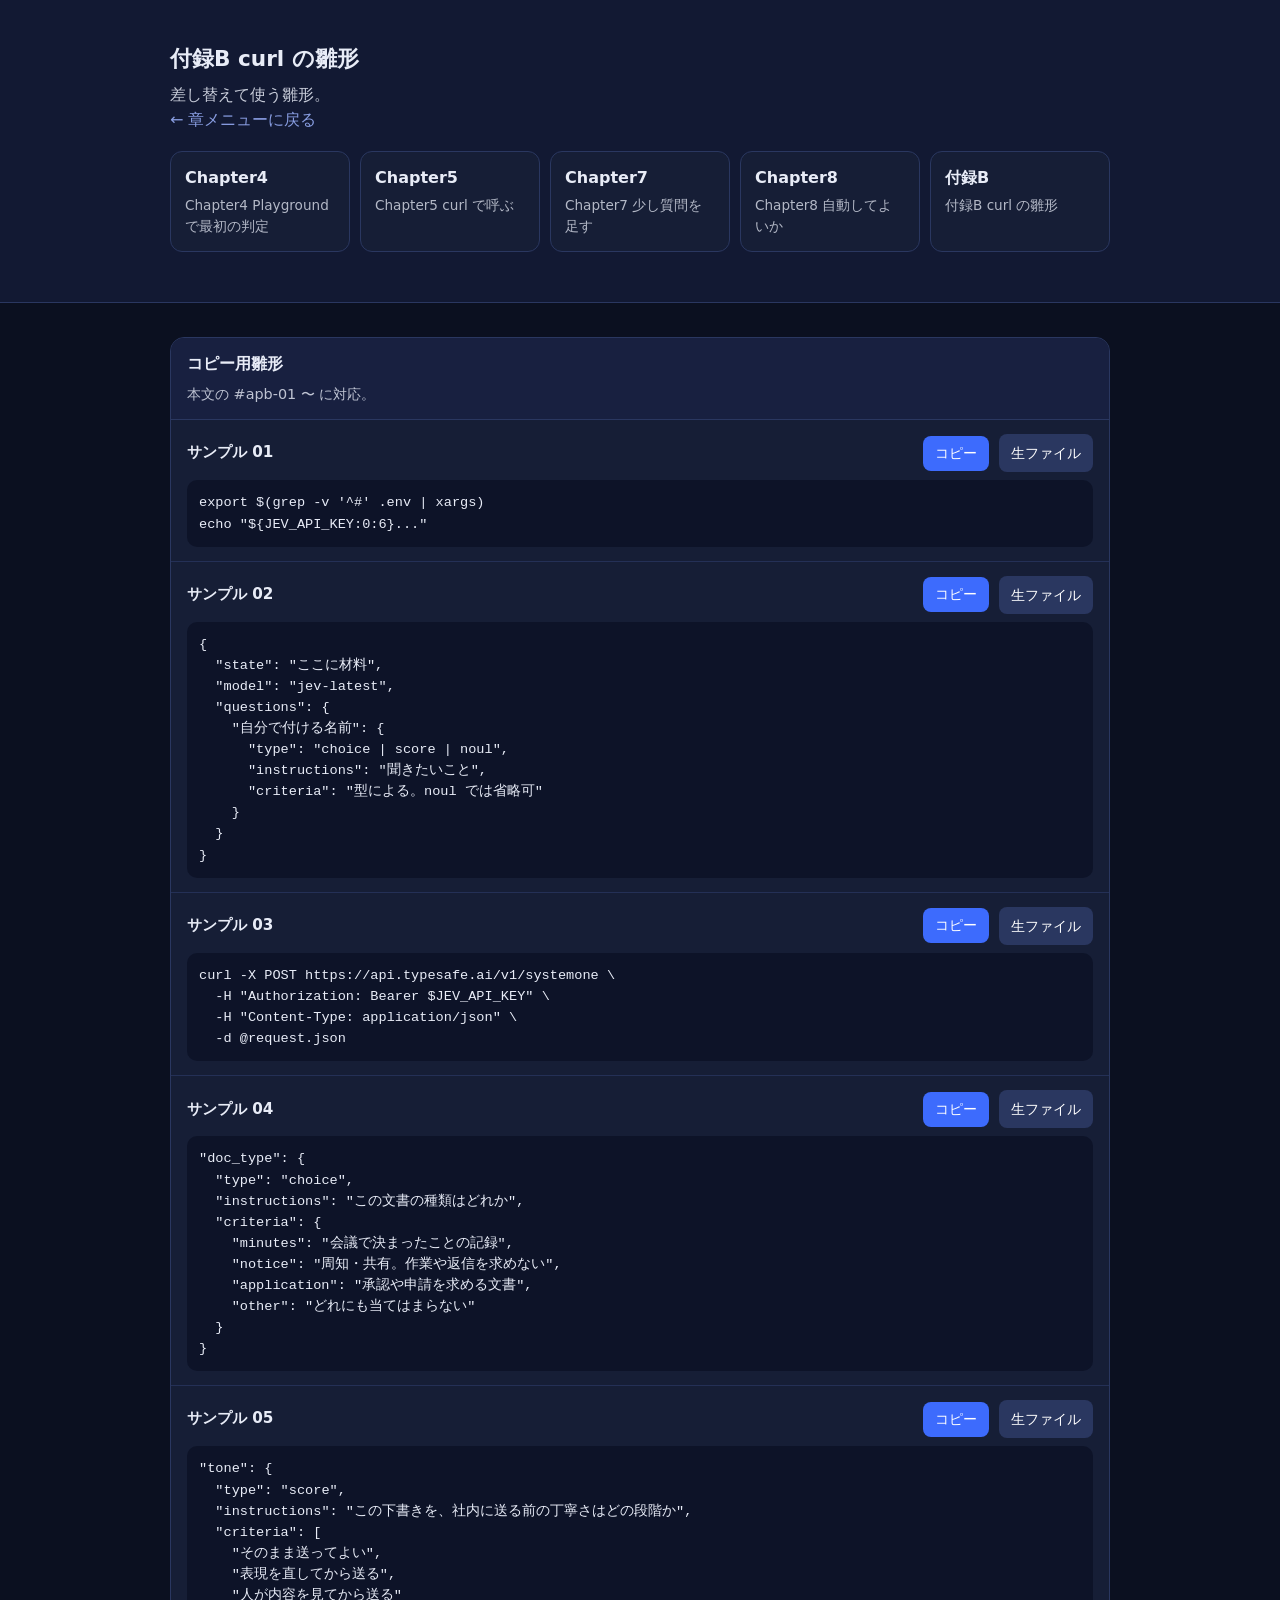
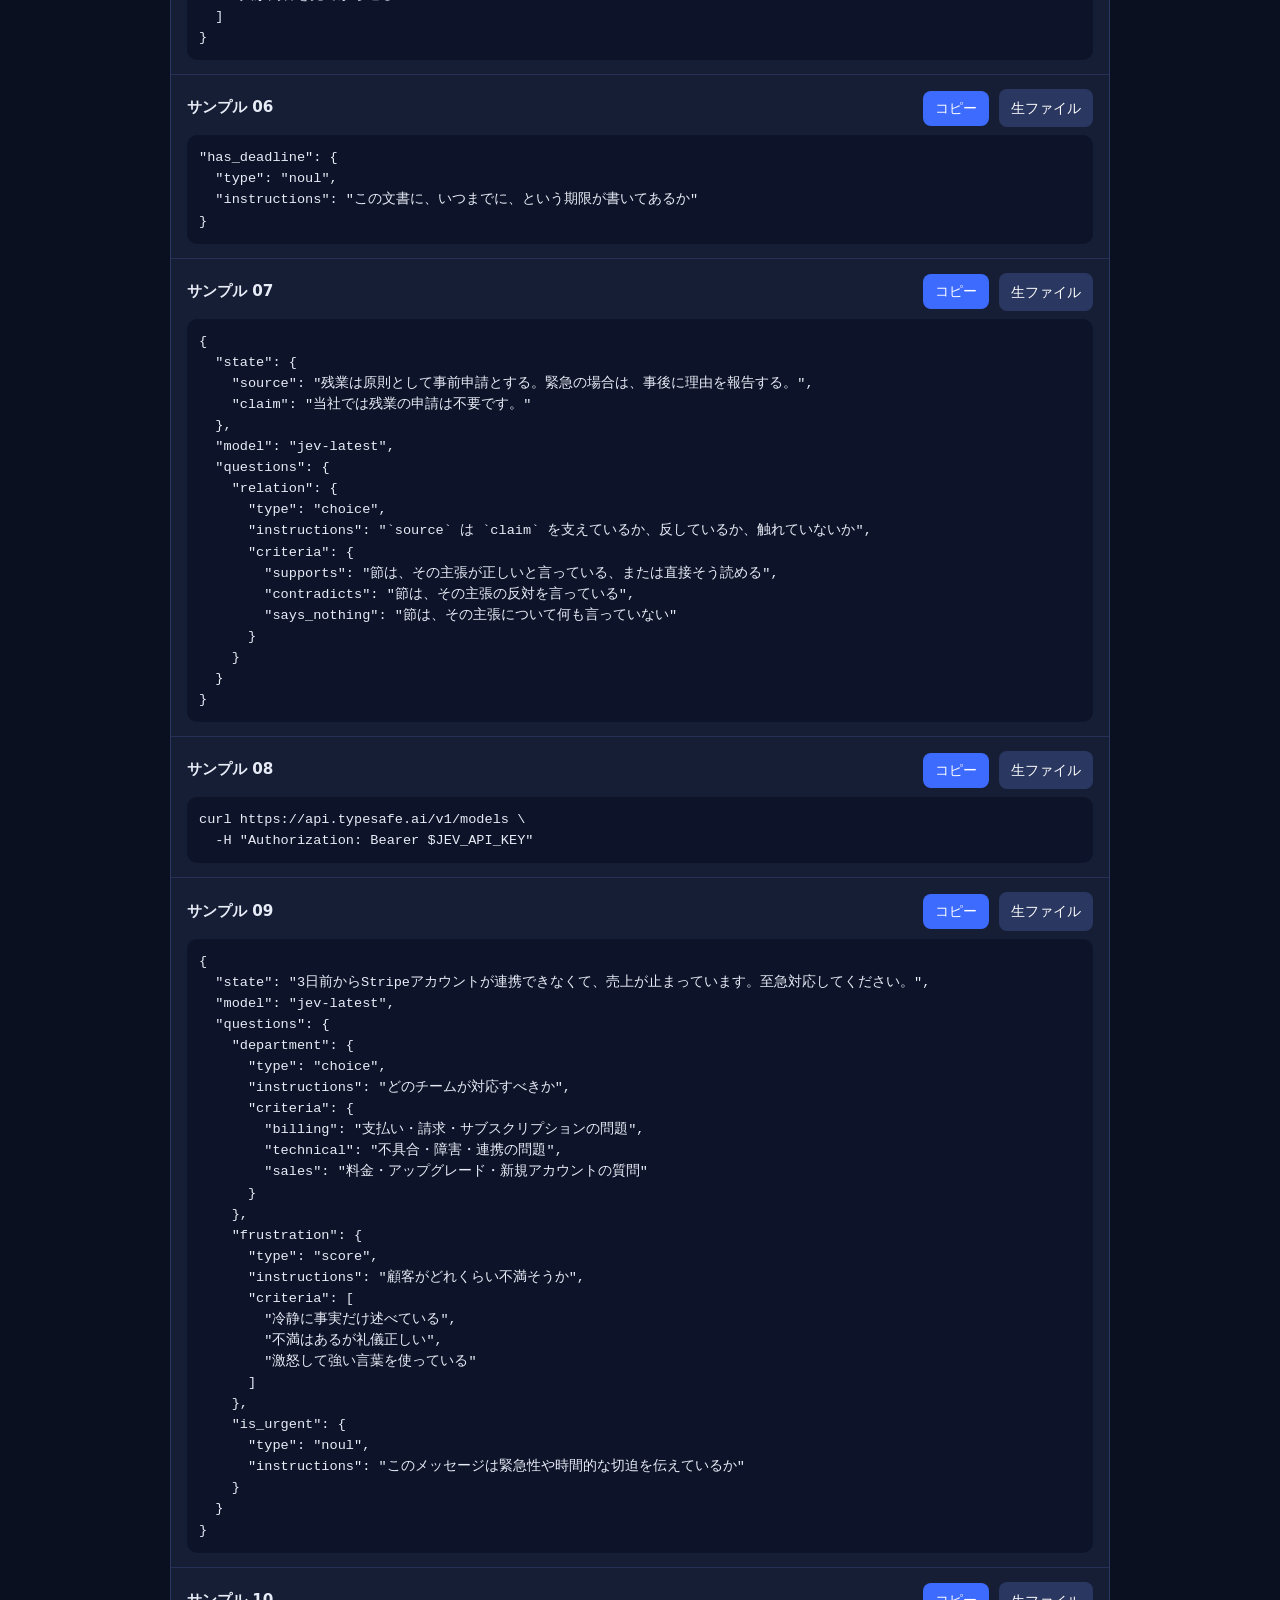
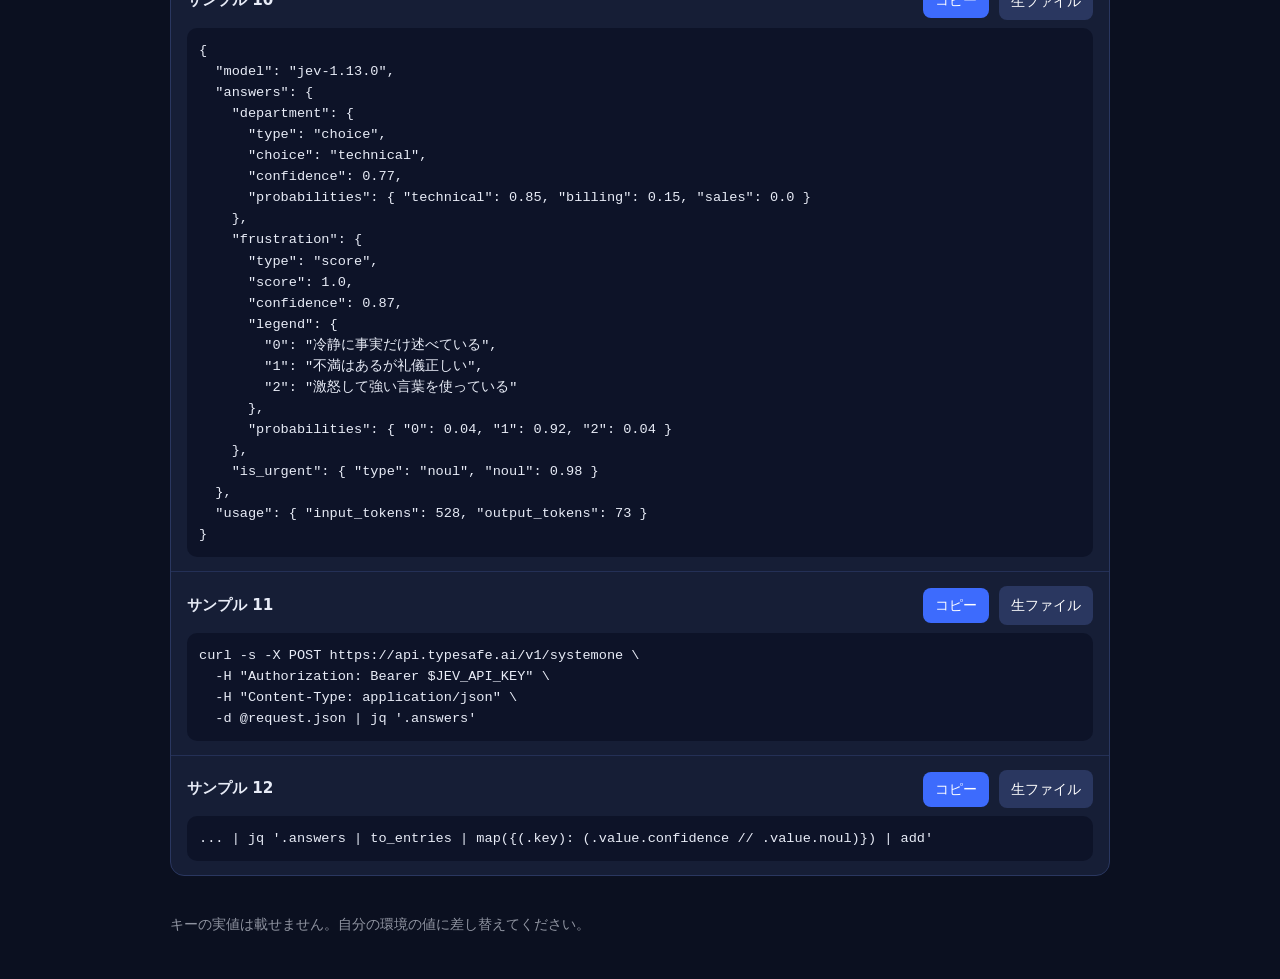
==== apb.html @ 50469947 "Restructure Pages as chapter menus with book-like steps" ====
<!DOCTYPE html>
<html lang="ja"><head><meta charset="utf-8"/><meta name="viewport" content="width=device-width, initial-scale=1"/>
<title>付録B curl の雛形 — コピー用</title><style>
:root{--bg:#0b1020;--panel:#121933;--card:#161e36;--line:#2a3760;--text:#e8ecf7;--muted:#9db4ff;--accent:#3d6bfd;--ok:#22c55e}
*{box-sizing:border-box}
body{margin:0;font-family:ui-sans-serif,system-ui,sans-serif;background:var(--bg);color:var(--text);line-height:1.55}
a{color:var(--muted);text-decoration:none}
a:hover{text-decoration:underline}
.wrap{max-width:980px;margin:0 auto;padding:20px}
header.site{background:var(--panel);border-bottom:1px solid var(--line);padding:22px 20px}
header.site h1{margin:0 0 8px;font-size:1.35rem}
header.site p{margin:0;opacity:.85}
.menu{display:grid;grid-template-columns:repeat(auto-fit,minmax(180px,1fr));gap:10px;margin:18px 0 8px}
.menu a{display:block;background:var(--card);border:1px solid var(--line);border-radius:12px;padding:14px;color:var(--text)}
.menu a strong{display:block;margin-bottom:4px}
.menu a span{display:block;font-size:.85rem;opacity:.75}
.chapter{margin:28px 0;padding-top:8px;border-top:1px solid var(--line)}
.chapter h2{margin:0 0 6px;font-size:1.2rem}
.chapter .blurb{opacity:.8;margin:0 0 14px}
.step{background:var(--card);border:1px solid var(--line);border-radius:14px;margin:14px 0;overflow:hidden}
.step>header{padding:14px 16px;border-bottom:1px solid var(--line);background:#182040}
.step>header h3{margin:0 0 6px;font-size:1rem}
.step>header p{margin:0;font-size:.9rem;opacity:.8}
.item{padding:14px 16px;border-top:1px solid #243056}
.item:first-of-type{border-top:0}
.item .row{display:flex;gap:10px;align-items:center;flex-wrap:wrap;margin-bottom:8px}
.item .row h4{flex:1;margin:0;font-size:.95rem;min-width:160px}
.item .note{font-size:.85rem;opacity:.75;margin:0 0 8px}
button, .raw{background:var(--accent);color:#fff;border:0;border-radius:8px;padding:8px 12px;font-size:.9rem;cursor:pointer}
.raw{background:#2a3760;display:inline-block}
pre{margin:0;padding:12px;background:#0d1328;border-radius:10px;overflow:auto;font-size:.85rem;white-space:pre-wrap}
.toast{position:fixed;right:16px;bottom:16px;background:var(--ok);color:#052e16;padding:10px 14px;border-radius:8px;display:none;z-index:9}
footer{opacity:.6;font-size:.85rem;padding:24px 0}
</style></head><body>
<header class="site"><div class="wrap">
  <h1>付録B curl の雛形</h1>
  <p>差し替えて使う雛形。</p>
  <p><a href="index.html">← 章メニューに戻る</a></p>
  <div class="menu"><a href="ch04.html"><strong>Chapter4</strong><span>Chapter4 Playground で最初の判定</span></a><a href="ch05.html"><strong>Chapter5</strong><span>Chapter5 curl で呼ぶ</span></a><a href="ch07.html"><strong>Chapter7</strong><span>Chapter7 少し質問を足す</span></a><a href="ch08.html"><strong>Chapter8</strong><span>Chapter8 自動してよいか</span></a><a href="apb.html"><strong>付録B</strong><span>付録B curl の雛形</span></a></div>
</div></header>
<main class="wrap">
<section class="step">
  <header><h3>コピー用雛形</h3><p>本文の #apb-01 〜 に対応。</p></header>
  <div class="item" id="apb-01">
  <div class="row">
    <h4>サンプル 01</h4>
    <button type="button" data-copy="apb-01">コピー</button>
    <a class="raw" href="samples/appendix-b/01.sh">生ファイル</a>
  </div>
  
  <pre><code id="code-apb-01">export $(grep -v &#x27;^#&#x27; .env | xargs)
echo &quot;${JEV_API_KEY:0:6}...&quot;
</code></pre>
</div>
<div class="item" id="apb-02">
  <div class="row">
    <h4>サンプル 02</h4>
    <button type="button" data-copy="apb-02">コピー</button>
    <a class="raw" href="samples/appendix-b/02.json">生ファイル</a>
  </div>
  
  <pre><code id="code-apb-02">{
  &quot;state&quot;: &quot;ここに材料&quot;,
  &quot;model&quot;: &quot;jev-latest&quot;,
  &quot;questions&quot;: {
    &quot;自分で付ける名前&quot;: {
      &quot;type&quot;: &quot;choice | score | noul&quot;,
      &quot;instructions&quot;: &quot;聞きたいこと&quot;,
      &quot;criteria&quot;: &quot;型による。noul では省略可&quot;
    }
  }
}
</code></pre>
</div>
<div class="item" id="apb-03">
  <div class="row">
    <h4>サンプル 03</h4>
    <button type="button" data-copy="apb-03">コピー</button>
    <a class="raw" href="samples/appendix-b/03.sh">生ファイル</a>
  </div>
  
  <pre><code id="code-apb-03">curl -X POST https://api.typesafe.ai/v1/systemone \
  -H &quot;Authorization: Bearer $JEV_API_KEY&quot; \
  -H &quot;Content-Type: application/json&quot; \
  -d @request.json
</code></pre>
</div>
<div class="item" id="apb-04">
  <div class="row">
    <h4>サンプル 04</h4>
    <button type="button" data-copy="apb-04">コピー</button>
    <a class="raw" href="samples/appendix-b/04.json">生ファイル</a>
  </div>
  
  <pre><code id="code-apb-04">&quot;doc_type&quot;: {
  &quot;type&quot;: &quot;choice&quot;,
  &quot;instructions&quot;: &quot;この文書の種類はどれか&quot;,
  &quot;criteria&quot;: {
    &quot;minutes&quot;: &quot;会議で決まったことの記録&quot;,
    &quot;notice&quot;: &quot;周知・共有。作業や返信を求めない&quot;,
    &quot;application&quot;: &quot;承認や申請を求める文書&quot;,
    &quot;other&quot;: &quot;どれにも当てはまらない&quot;
  }
}
</code></pre>
</div>
<div class="item" id="apb-05">
  <div class="row">
    <h4>サンプル 05</h4>
    <button type="button" data-copy="apb-05">コピー</button>
    <a class="raw" href="samples/appendix-b/05.json">生ファイル</a>
  </div>
  
  <pre><code id="code-apb-05">&quot;tone&quot;: {
  &quot;type&quot;: &quot;score&quot;,
  &quot;instructions&quot;: &quot;この下書きを、社内に送る前の丁寧さはどの段階か&quot;,
  &quot;criteria&quot;: [
    &quot;そのまま送ってよい&quot;,
    &quot;表現を直してから送る&quot;,
    &quot;人が内容を見てから送る&quot;
  ]
}
</code></pre>
</div>
<div class="item" id="apb-06">
  <div class="row">
    <h4>サンプル 06</h4>
    <button type="button" data-copy="apb-06">コピー</button>
    <a class="raw" href="samples/appendix-b/06.json">生ファイル</a>
  </div>
  
  <pre><code id="code-apb-06">&quot;has_deadline&quot;: {
  &quot;type&quot;: &quot;noul&quot;,
  &quot;instructions&quot;: &quot;この文書に、いつまでに、という期限が書いてあるか&quot;
}
</code></pre>
</div>
<div class="item" id="apb-07">
  <div class="row">
    <h4>サンプル 07</h4>
    <button type="button" data-copy="apb-07">コピー</button>
    <a class="raw" href="samples/appendix-b/07.json">生ファイル</a>
  </div>
  
  <pre><code id="code-apb-07">{
  &quot;state&quot;: {
    &quot;source&quot;: &quot;残業は原則として事前申請とする。緊急の場合は、事後に理由を報告する。&quot;,
    &quot;claim&quot;: &quot;当社では残業の申請は不要です。&quot;
  },
  &quot;model&quot;: &quot;jev-latest&quot;,
  &quot;questions&quot;: {
    &quot;relation&quot;: {
      &quot;type&quot;: &quot;choice&quot;,
      &quot;instructions&quot;: &quot;`source` は `claim` を支えているか、反しているか、触れていないか&quot;,
      &quot;criteria&quot;: {
        &quot;supports&quot;: &quot;節は、その主張が正しいと言っている、または直接そう読める&quot;,
        &quot;contradicts&quot;: &quot;節は、その主張の反対を言っている&quot;,
        &quot;says_nothing&quot;: &quot;節は、その主張について何も言っていない&quot;
      }
    }
  }
}
</code></pre>
</div>
<div class="item" id="apb-08">
  <div class="row">
    <h4>サンプル 08</h4>
    <button type="button" data-copy="apb-08">コピー</button>
    <a class="raw" href="samples/appendix-b/08.sh">生ファイル</a>
  </div>
  
  <pre><code id="code-apb-08">curl https://api.typesafe.ai/v1/models \
  -H &quot;Authorization: Bearer $JEV_API_KEY&quot;
</code></pre>
</div>
<div class="item" id="apb-09">
  <div class="row">
    <h4>サンプル 09</h4>
    <button type="button" data-copy="apb-09">コピー</button>
    <a class="raw" href="samples/appendix-b/09.json">生ファイル</a>
  </div>
  
  <pre><code id="code-apb-09">{
  &quot;state&quot;: &quot;3日前からStripeアカウントが連携できなくて、売上が止まっています。至急対応してください。&quot;,
  &quot;model&quot;: &quot;jev-latest&quot;,
  &quot;questions&quot;: {
    &quot;department&quot;: {
      &quot;type&quot;: &quot;choice&quot;,
      &quot;instructions&quot;: &quot;どのチームが対応すべきか&quot;,
      &quot;criteria&quot;: {
        &quot;billing&quot;: &quot;支払い・請求・サブスクリプションの問題&quot;,
        &quot;technical&quot;: &quot;不具合・障害・連携の問題&quot;,
        &quot;sales&quot;: &quot;料金・アップグレード・新規アカウントの質問&quot;
      }
    },
    &quot;frustration&quot;: {
      &quot;type&quot;: &quot;score&quot;,
      &quot;instructions&quot;: &quot;顧客がどれくらい不満そうか&quot;,
      &quot;criteria&quot;: [
        &quot;冷静に事実だけ述べている&quot;,
        &quot;不満はあるが礼儀正しい&quot;,
        &quot;激怒して強い言葉を使っている&quot;
      ]
    },
    &quot;is_urgent&quot;: {
      &quot;type&quot;: &quot;noul&quot;,
      &quot;instructions&quot;: &quot;このメッセージは緊急性や時間的な切迫を伝えているか&quot;
    }
  }
}
</code></pre>
</div>
<div class="item" id="apb-10">
  <div class="row">
    <h4>サンプル 10</h4>
    <button type="button" data-copy="apb-10">コピー</button>
    <a class="raw" href="samples/appendix-b/10.json">生ファイル</a>
  </div>
  
  <pre><code id="code-apb-10">{
  &quot;model&quot;: &quot;jev-1.13.0&quot;,
  &quot;answers&quot;: {
    &quot;department&quot;: {
      &quot;type&quot;: &quot;choice&quot;,
      &quot;choice&quot;: &quot;technical&quot;,
      &quot;confidence&quot;: 0.77,
      &quot;probabilities&quot;: { &quot;technical&quot;: 0.85, &quot;billing&quot;: 0.15, &quot;sales&quot;: 0.0 }
    },
    &quot;frustration&quot;: {
      &quot;type&quot;: &quot;score&quot;,
      &quot;score&quot;: 1.0,
      &quot;confidence&quot;: 0.87,
      &quot;legend&quot;: {
        &quot;0&quot;: &quot;冷静に事実だけ述べている&quot;,
        &quot;1&quot;: &quot;不満はあるが礼儀正しい&quot;,
        &quot;2&quot;: &quot;激怒して強い言葉を使っている&quot;
      },
      &quot;probabilities&quot;: { &quot;0&quot;: 0.04, &quot;1&quot;: 0.92, &quot;2&quot;: 0.04 }
    },
    &quot;is_urgent&quot;: { &quot;type&quot;: &quot;noul&quot;, &quot;noul&quot;: 0.98 }
  },
  &quot;usage&quot;: { &quot;input_tokens&quot;: 528, &quot;output_tokens&quot;: 73 }
}
</code></pre>
</div>
<div class="item" id="apb-11">
  <div class="row">
    <h4>サンプル 11</h4>
    <button type="button" data-copy="apb-11">コピー</button>
    <a class="raw" href="samples/appendix-b/11.sh">生ファイル</a>
  </div>
  
  <pre><code id="code-apb-11">curl -s -X POST https://api.typesafe.ai/v1/systemone \
  -H &quot;Authorization: Bearer $JEV_API_KEY&quot; \
  -H &quot;Content-Type: application/json&quot; \
  -d @request.json | jq &#x27;.answers&#x27;
</code></pre>
</div>
<div class="item" id="apb-12">
  <div class="row">
    <h4>サンプル 12</h4>
    <button type="button" data-copy="apb-12">コピー</button>
    <a class="raw" href="samples/appendix-b/12.sh">生ファイル</a>
  </div>
  
  <pre><code id="code-apb-12">... | jq &#x27;.answers | to_entries | map({(.key): (.value.confidence // .value.noul)}) | add&#x27;
</code></pre>
</div>
</section>
<footer>キーの実値は載せません。自分の環境の値に差し替えてください。</footer>
</main>
<div class="toast" id="toast">コピーしました</div>
<script>
document.querySelectorAll('[data-copy]').forEach(btn=>{
  btn.addEventListener('click', async ()=>{
    const id=btn.getAttribute('data-copy');
    const el=document.getElementById('code-'+id);
    await navigator.clipboard.writeText(el.innerText);
    const t=document.getElementById('toast');
    t.style.display='block'; setTimeout(()=>t.style.display='none',1200);
  });
});
// deep link: if hash present, scroll
if(location.hash){
  const t=document.querySelector(location.hash);
  if(t) t.scrollIntoView({behavior:'smooth',block:'start'});
}
</script>
</body></html>
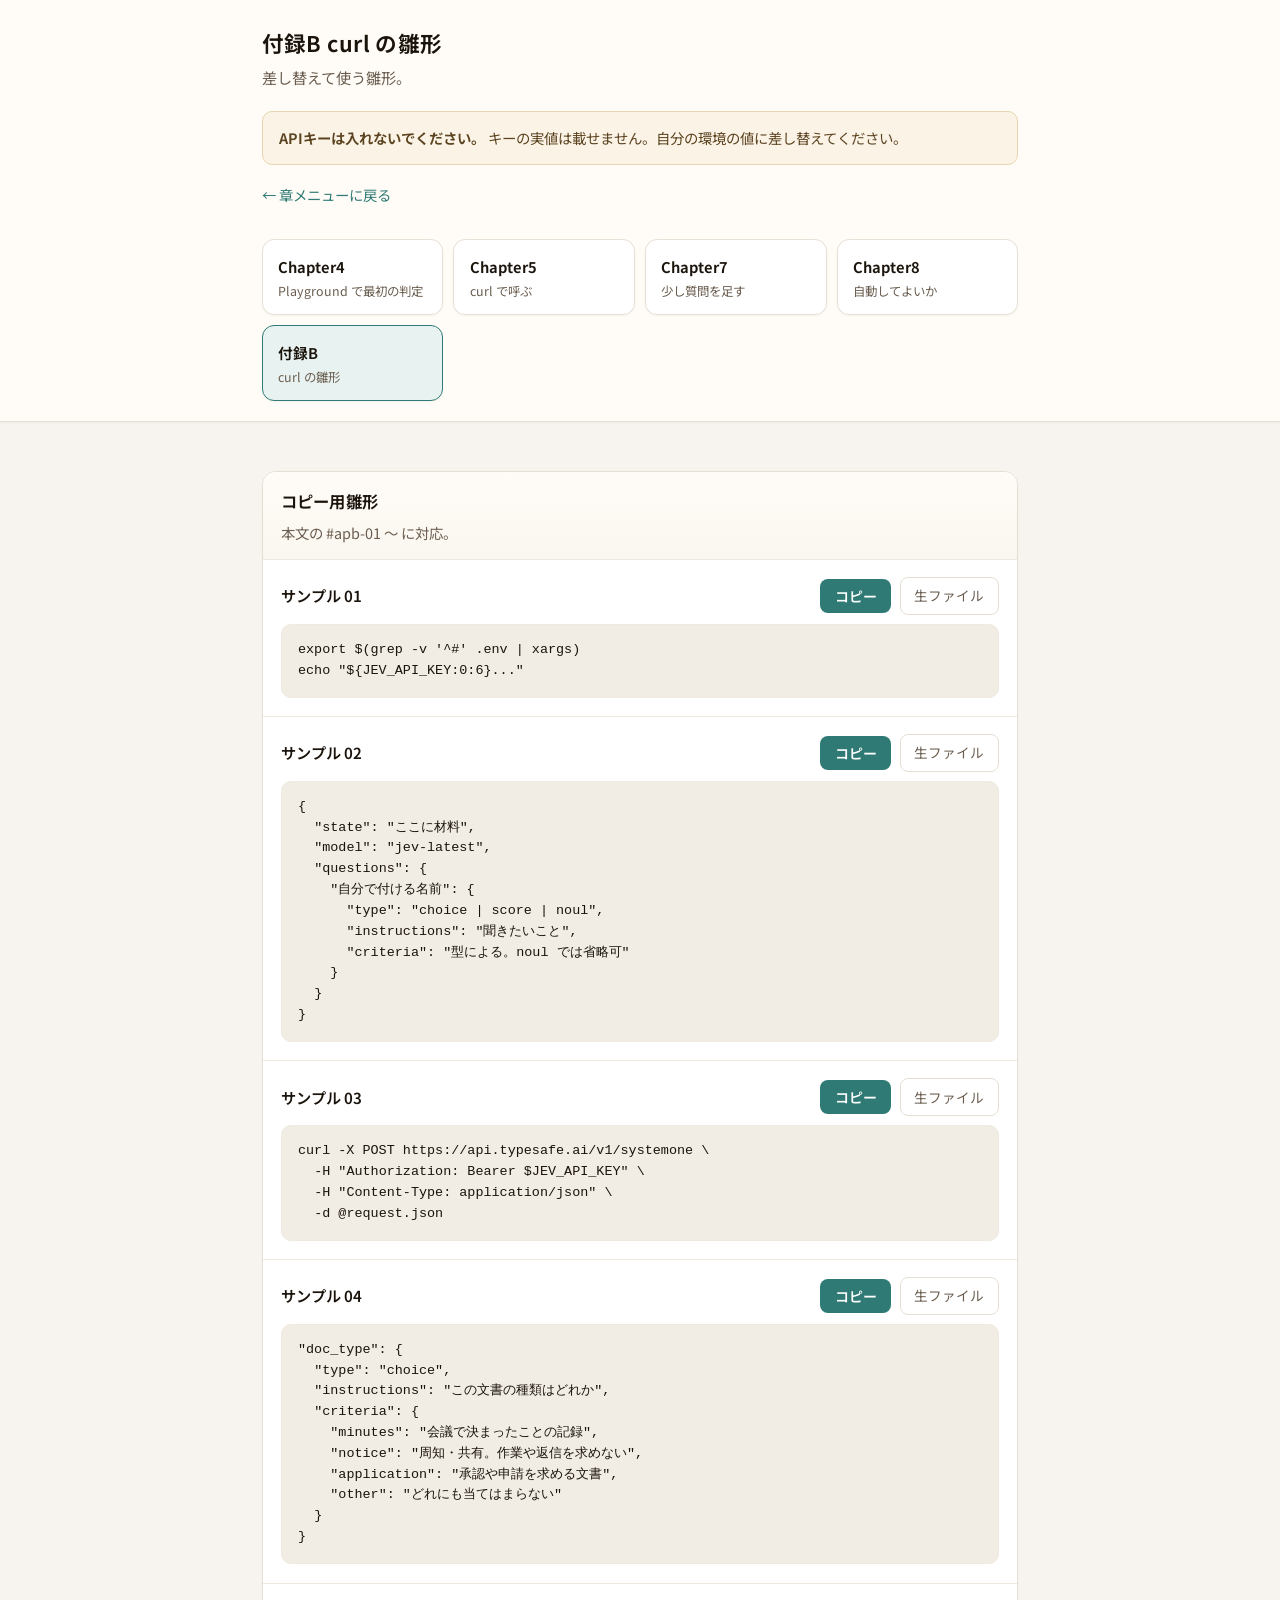
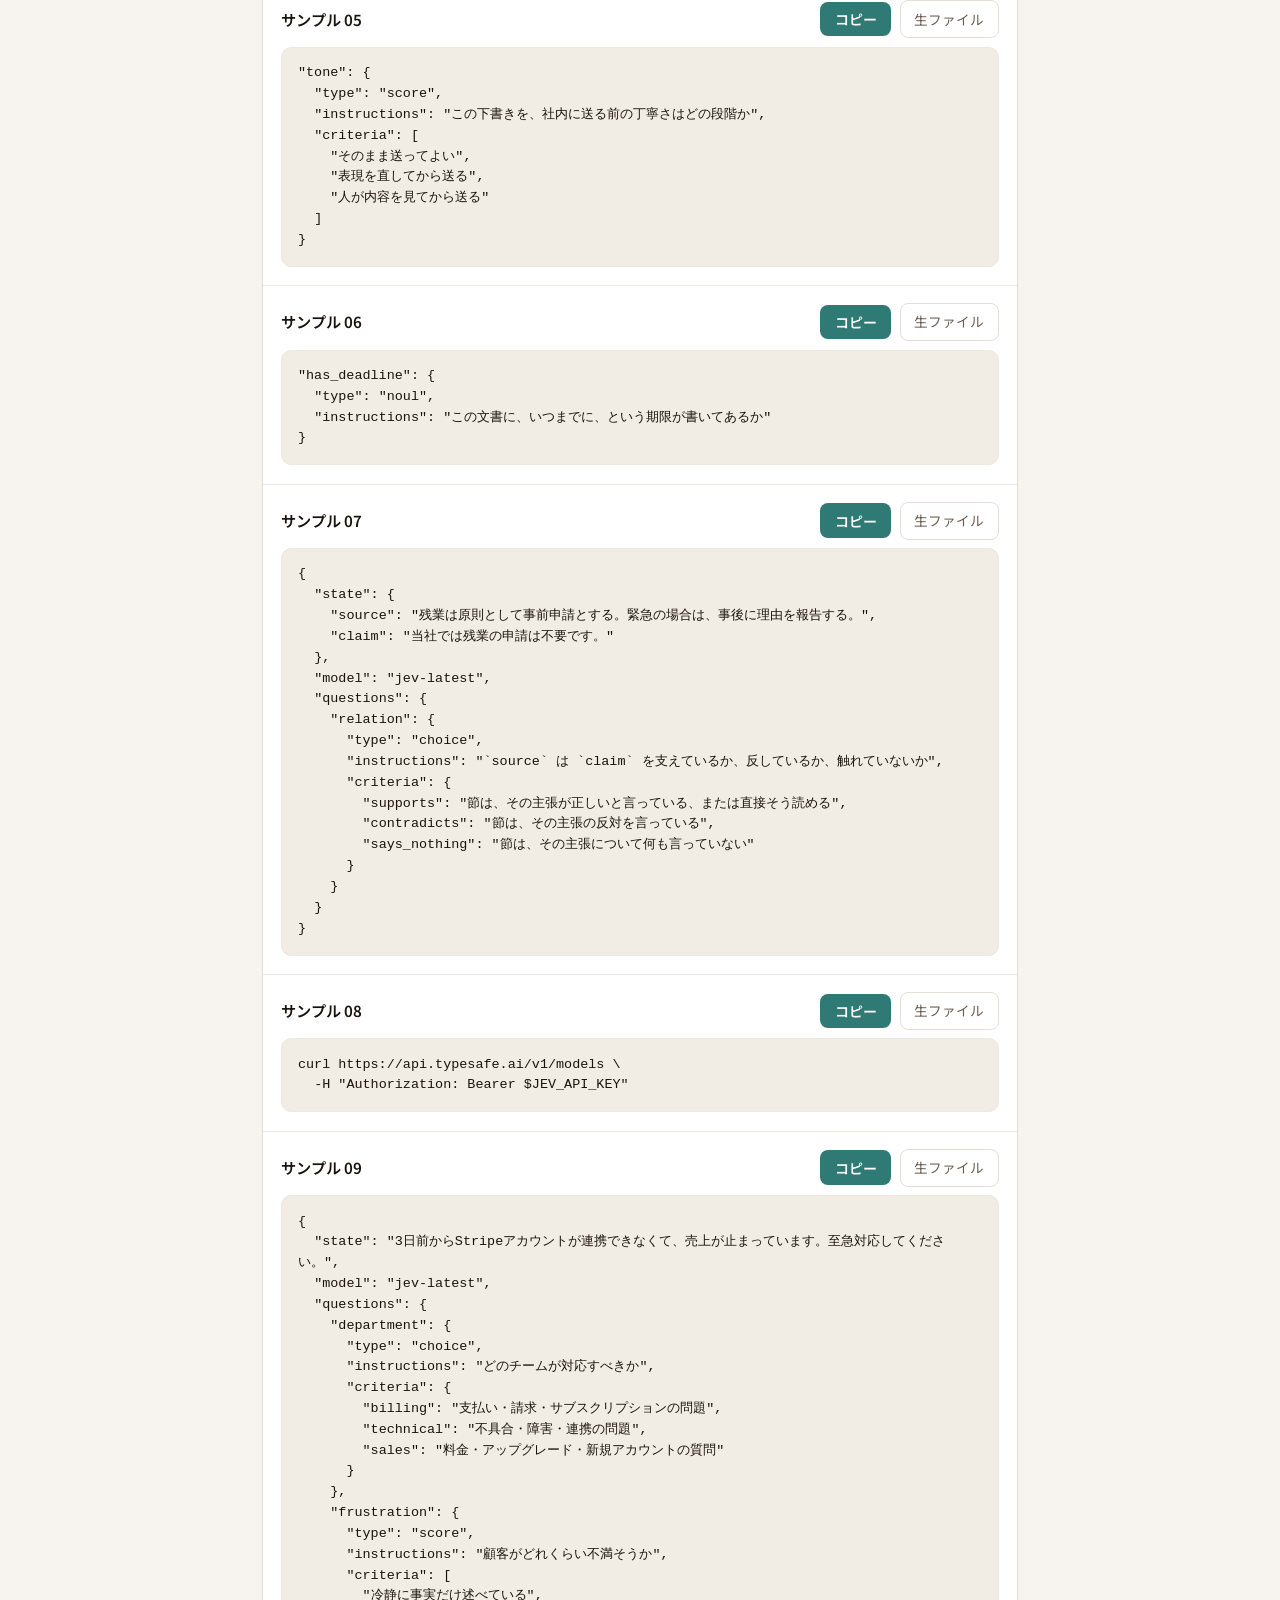
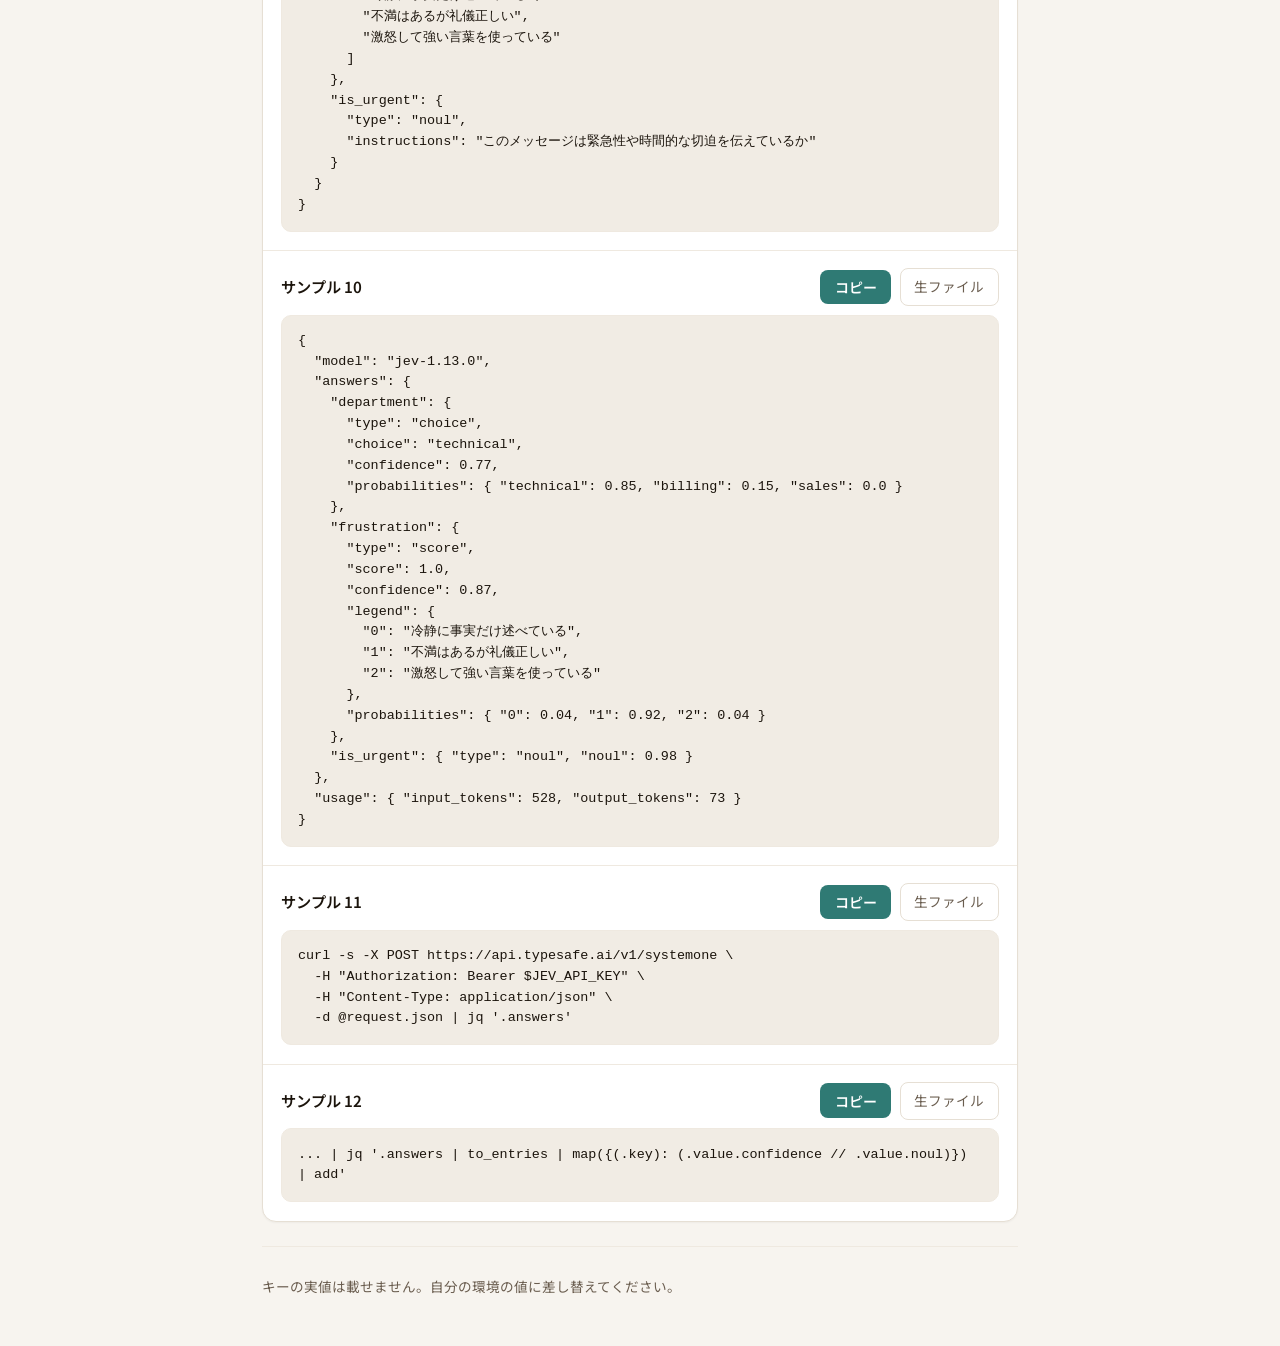
==== commit 22ef9018: "Light ebook redesign: shared CSS/JS, cream paper theme Replace dark inline styles with assets/site.c" ====
--- a/apb.html
+++ b/apb.html
@@ -1,42 +1,19 @@
 <!DOCTYPE html>
-<html lang="ja"><head><meta charset="utf-8"/><meta name="viewport" content="width=device-width, initial-scale=1"/>
-<title>付録B curl の雛形 — コピー用</title><style>
-:root{--bg:#0b1020;--panel:#121933;--card:#161e36;--line:#2a3760;--text:#e8ecf7;--muted:#9db4ff;--accent:#3d6bfd;--ok:#22c55e}
-*{box-sizing:border-box}
-body{margin:0;font-family:ui-sans-serif,system-ui,sans-serif;background:var(--bg);color:var(--text);line-height:1.55}
-a{color:var(--muted);text-decoration:none}
-a:hover{text-decoration:underline}
-.wrap{max-width:980px;margin:0 auto;padding:20px}
-header.site{background:var(--panel);border-bottom:1px solid var(--line);padding:22px 20px}
-header.site h1{margin:0 0 8px;font-size:1.35rem}
-header.site p{margin:0;opacity:.85}
-.menu{display:grid;grid-template-columns:repeat(auto-fit,minmax(180px,1fr));gap:10px;margin:18px 0 8px}
-.menu a{display:block;background:var(--card);border:1px solid var(--line);border-radius:12px;padding:14px;color:var(--text)}
-.menu a strong{display:block;margin-bottom:4px}
-.menu a span{display:block;font-size:.85rem;opacity:.75}
-.chapter{margin:28px 0;padding-top:8px;border-top:1px solid var(--line)}
-.chapter h2{margin:0 0 6px;font-size:1.2rem}
-.chapter .blurb{opacity:.8;margin:0 0 14px}
-.step{background:var(--card);border:1px solid var(--line);border-radius:14px;margin:14px 0;overflow:hidden}
-.step>header{padding:14px 16px;border-bottom:1px solid var(--line);background:#182040}
-.step>header h3{margin:0 0 6px;font-size:1rem}
-.step>header p{margin:0;font-size:.9rem;opacity:.8}
-.item{padding:14px 16px;border-top:1px solid #243056}
-.item:first-of-type{border-top:0}
-.item .row{display:flex;gap:10px;align-items:center;flex-wrap:wrap;margin-bottom:8px}
-.item .row h4{flex:1;margin:0;font-size:.95rem;min-width:160px}
-.item .note{font-size:.85rem;opacity:.75;margin:0 0 8px}
-button, .raw{background:var(--accent);color:#fff;border:0;border-radius:8px;padding:8px 12px;font-size:.9rem;cursor:pointer}
-.raw{background:#2a3760;display:inline-block}
-pre{margin:0;padding:12px;background:#0d1328;border-radius:10px;overflow:auto;font-size:.85rem;white-space:pre-wrap}
-.toast{position:fixed;right:16px;bottom:16px;background:var(--ok);color:#052e16;padding:10px 14px;border-radius:8px;display:none;z-index:9}
-footer{opacity:.6;font-size:.85rem;padding:24px 0}
-</style></head><body>
+<html lang="ja"><head>
+<meta charset="utf-8"/>
+<meta name="viewport" content="width=device-width, initial-scale=1"/>
+<title>付録B curl の雛形 — コピー用</title>
+<link rel="preconnect" href="https://fonts.googleapis.com"/>
+<link rel="preconnect" href="https://fonts.gstatic.com" crossorigin/>
+<link href="https://fonts.googleapis.com/css2?family=Noto+Sans+JP:wght@400;500;600;700&display=swap" rel="stylesheet"/>
+<link rel="stylesheet" href="assets/site.css"/>
+</head><body>
 <header class="site"><div class="wrap">
   <h1>付録B curl の雛形</h1>
-  <p>差し替えて使う雛形。</p>
-  <p><a href="index.html">← 章メニューに戻る</a></p>
-  <div class="menu"><a href="ch04.html"><strong>Chapter4</strong><span>Chapter4 Playground で最初の判定</span></a><a href="ch05.html"><strong>Chapter5</strong><span>Chapter5 curl で呼ぶ</span></a><a href="ch07.html"><strong>Chapter7</strong><span>Chapter7 少し質問を足す</span></a><a href="ch08.html"><strong>Chapter8</strong><span>Chapter8 自動してよいか</span></a><a href="apb.html"><strong>付録B</strong><span>付録B curl の雛形</span></a></div>
+  <p class="lede">差し替えて使う雛形。</p>
+  <p class="warn"><strong>APIキーは入れないでください。</strong> キーの実値は載せません。自分の環境の値に差し替えてください。</p>
+  <p><a class="back" href="index.html">← 章メニューに戻る</a></p>
+  <div class="menu"><a href="ch04.html"><strong>Chapter4</strong><span>Playground で最初の判定</span></a><a href="ch05.html"><strong>Chapter5</strong><span>curl で呼ぶ</span></a><a href="ch07.html"><strong>Chapter7</strong><span>少し質問を足す</span></a><a href="ch08.html"><strong>Chapter8</strong><span>自動してよいか</span></a><a href="apb.html" aria-current="page"><strong>付録B</strong><span>curl の雛形</span></a></div>
 </div></header>
 <main class="wrap">
 <section class="step">
@@ -270,20 +247,5 @@
 <footer>キーの実値は載せません。自分の環境の値に差し替えてください。</footer>
 </main>
 <div class="toast" id="toast">コピーしました</div>
-<script>
-document.querySelectorAll('[data-copy]').forEach(btn=>{
-  btn.addEventListener('click', async ()=>{
-    const id=btn.getAttribute('data-copy');
-    const el=document.getElementById('code-'+id);
-    await navigator.clipboard.writeText(el.innerText);
-    const t=document.getElementById('toast');
-    t.style.display='block'; setTimeout(()=>t.style.display='none',1200);
-  });
-});
-// deep link: if hash present, scroll
-if(location.hash){
-  const t=document.querySelector(location.hash);
-  if(t) t.scrollIntoView({behavior:'smooth',block:'start'});
-}
-</script>
+<script src="assets/site.js"></script>
 </body></html>
--- a/assets/site.css
+++ b/assets/site.css
@@ -0,0 +1,361 @@
+/* Jev 超入門 — companion Pages (ebook feel) */
+:root {
+  --bg: #f7f4ef;
+  --surface: #fffcf7;
+  --card: #ffffff;
+  --line: #e6dfd4;
+  --line-soft: #efe9e0;
+  --text: #1b140c;
+  --muted: #6a5d4f;
+  --accent: #2f7a74;
+  --accent-hover: #266860;
+  --accent-soft: #e8f3f1;
+  --pre-bg: #f1ece4;
+  --warn-bg: #faf3e6;
+  --warn-line: #e8d5b0;
+  --warn-text: #5c4320;
+  --ok: #2f7a4e;
+  --ok-bg: #e8f5ee;
+  --shadow: 0 1px 2px rgba(27, 20, 12, 0.04);
+  --radius: 12px;
+  --max: 800px;
+}
+
+*,
+*::before,
+*::after {
+  box-sizing: border-box;
+}
+
+html {
+  scroll-behavior: smooth;
+}
+
+body {
+  margin: 0;
+  font-family: "Noto Sans JP", "Hiragino Sans", "Hiragino Kaku Gothic ProN",
+    "Yu Gothic UI", "Yu Gothic", Meiryo, system-ui, -apple-system, sans-serif;
+  background: var(--bg);
+  color: var(--text);
+  line-height: 1.7;
+  font-size: 16px;
+  -webkit-font-smoothing: antialiased;
+}
+
+a {
+  color: var(--accent);
+  text-decoration: none;
+}
+
+a:hover {
+  text-decoration: underline;
+  color: var(--accent-hover);
+}
+
+.wrap {
+  max-width: var(--max);
+  margin: 0 auto;
+  padding: 0 1.35rem;
+}
+
+/* —— Header / chapter menu —— */
+header.site {
+  background: var(--surface);
+  border-bottom: 1px solid var(--line);
+  padding: 1.75rem 0 1.25rem;
+  box-shadow: var(--shadow);
+}
+
+header.site h1 {
+  margin: 0 0 0.45rem;
+  font-size: 1.35rem;
+  font-weight: 650;
+  letter-spacing: 0.02em;
+  line-height: 1.4;
+}
+
+header.site .lede {
+  margin: 0 0 0.75rem;
+  color: var(--muted);
+  font-size: 0.95rem;
+}
+
+header.site .back {
+  display: inline-block;
+  margin: 0 0 1rem;
+  font-size: 0.9rem;
+}
+
+.menu {
+  display: grid;
+  grid-template-columns: repeat(auto-fit, minmax(148px, 1fr));
+  gap: 0.65rem;
+  margin: 0.85rem 0 0;
+}
+
+.menu a {
+  display: block;
+  background: var(--card);
+  border: 1px solid var(--line);
+  border-radius: var(--radius);
+  padding: 0.85rem 0.95rem;
+  color: var(--text);
+  text-decoration: none;
+  transition: border-color 0.15s ease, box-shadow 0.15s ease, background 0.15s ease;
+  box-shadow: var(--shadow);
+}
+
+.menu a:hover {
+  border-color: #cfc4b4;
+  box-shadow: 0 2px 8px rgba(27, 20, 12, 0.06);
+  text-decoration: none;
+}
+
+.menu a[aria-current="page"] {
+  border-color: var(--accent);
+  background: var(--accent-soft);
+}
+
+.menu a strong {
+  display: block;
+  margin-bottom: 0.2rem;
+  font-size: 0.92rem;
+  font-weight: 650;
+}
+
+.menu a span {
+  display: block;
+  font-size: 0.78rem;
+  color: var(--muted);
+  line-height: 1.45;
+}
+
+/* —— Warning —— */
+.warn {
+  margin: 1.25rem 0 0;
+  padding: 0.85rem 1rem;
+  background: var(--warn-bg);
+  border: 1px solid var(--warn-line);
+  border-radius: 10px;
+  color: var(--warn-text);
+  font-size: 0.9rem;
+}
+
+.warn strong {
+  font-weight: 650;
+}
+
+/* —— Main —— */
+main.wrap {
+  padding-top: 1.75rem;
+  padding-bottom: 2.5rem;
+}
+
+main h2 {
+  margin: 0 0 0.75rem;
+  font-size: 1.15rem;
+  font-weight: 650;
+}
+
+main ol {
+  margin: 0 0 1.25rem;
+  padding-left: 1.35rem;
+  color: var(--text);
+}
+
+main ol li {
+  margin: 0.35rem 0;
+}
+
+main > p {
+  color: var(--muted);
+  font-size: 0.95rem;
+}
+
+code.inline,
+main code:not(pre code) {
+  font-family: ui-monospace, "SF Mono", Menlo, Consolas, monospace;
+  font-size: 0.88em;
+  background: var(--pre-bg);
+  padding: 0.12em 0.4em;
+  border-radius: 4px;
+}
+
+/* —— Step cards —— */
+.step {
+  background: var(--card);
+  border: 1px solid var(--line);
+  border-radius: 14px;
+  margin: 1.35rem 0;
+  overflow: hidden;
+  box-shadow: var(--shadow);
+}
+
+.step > header {
+  padding: 1rem 1.15rem 0.95rem;
+  border-bottom: 1px solid var(--line-soft);
+  background: linear-gradient(180deg, #fffcf7 0%, #faf6f0 100%);
+}
+
+.step > header h3 {
+  margin: 0 0 0.35rem;
+  font-size: 1.02rem;
+  font-weight: 650;
+  letter-spacing: 0.01em;
+}
+
+.step > header p {
+  margin: 0;
+  font-size: 0.9rem;
+  color: var(--muted);
+  line-height: 1.55;
+}
+
+.item {
+  padding: 1.05rem 1.15rem 1.15rem;
+  border-top: 1px solid var(--line-soft);
+  scroll-margin-top: 1.25rem;
+}
+
+.item:first-of-type {
+  border-top: 0;
+}
+
+.item .row {
+  display: flex;
+  gap: 0.55rem;
+  align-items: center;
+  flex-wrap: wrap;
+  margin-bottom: 0.55rem;
+}
+
+.item .row h4 {
+  flex: 1;
+  margin: 0;
+  font-size: 0.95rem;
+  font-weight: 600;
+  min-width: 140px;
+  line-height: 1.4;
+}
+
+.item .note {
+  font-size: 0.85rem;
+  color: var(--muted);
+  margin: 0 0 0.65rem;
+}
+
+/* —— Buttons —— */
+button[data-copy] {
+  background: var(--accent);
+  color: #fff;
+  border: 0;
+  border-radius: 8px;
+  padding: 0.45rem 0.9rem;
+  font-size: 0.875rem;
+  font-family: inherit;
+  font-weight: 600;
+  cursor: pointer;
+  transition: background 0.15s ease;
+}
+
+button[data-copy]:hover {
+  background: var(--accent-hover);
+}
+
+button[data-copy]:focus-visible {
+  outline: 2px solid var(--accent);
+  outline-offset: 2px;
+}
+
+a.raw {
+  background: transparent;
+  color: var(--muted);
+  border: 1px solid var(--line);
+  border-radius: 8px;
+  padding: 0.4rem 0.85rem;
+  font-size: 0.85rem;
+  display: inline-block;
+  text-decoration: none;
+  transition: border-color 0.15s ease, color 0.15s ease;
+}
+
+a.raw:hover {
+  border-color: #cfc4b4;
+  color: var(--text);
+  text-decoration: none;
+}
+
+/* —— Code blocks —— */
+pre {
+  margin: 0;
+  padding: 0.95rem 1rem;
+  background: var(--pre-bg);
+  border: 1px solid var(--line-soft);
+  border-radius: 10px;
+  overflow: auto;
+  font-size: 0.84rem;
+  line-height: 1.55;
+  white-space: pre-wrap;
+  word-break: break-word;
+  color: var(--text);
+}
+
+pre code {
+  font-family: ui-monospace, "SF Mono", Menlo, Consolas, "Cascadia Mono", monospace;
+  background: none;
+  padding: 0;
+  font-size: inherit;
+  color: inherit;
+}
+
+/* —— Toast —— */
+.toast {
+  position: fixed;
+  right: 1rem;
+  bottom: 1rem;
+  background: var(--ok-bg);
+  color: var(--ok);
+  border: 1px solid #b8dcc8;
+  padding: 0.65rem 1rem;
+  border-radius: 8px;
+  display: none;
+  z-index: 50;
+  font-size: 0.9rem;
+  font-weight: 600;
+  box-shadow: 0 4px 16px rgba(27, 20, 12, 0.08);
+}
+
+.toast.is-visible {
+  display: block;
+}
+
+/* —— Footer —— */
+footer {
+  color: var(--muted);
+  font-size: 0.85rem;
+  padding: 1.75rem 0 0.5rem;
+  border-top: 1px solid var(--line-soft);
+  margin-top: 1.5rem;
+}
+
+@media (max-width: 520px) {
+  header.site {
+    padding: 1.35rem 0 1rem;
+  }
+
+  header.site h1 {
+    font-size: 1.2rem;
+  }
+
+  .wrap {
+    padding: 0 1.05rem;
+  }
+
+  .menu {
+    grid-template-columns: 1fr 1fr;
+  }
+
+  pre {
+    font-size: 0.8rem;
+  }
+}
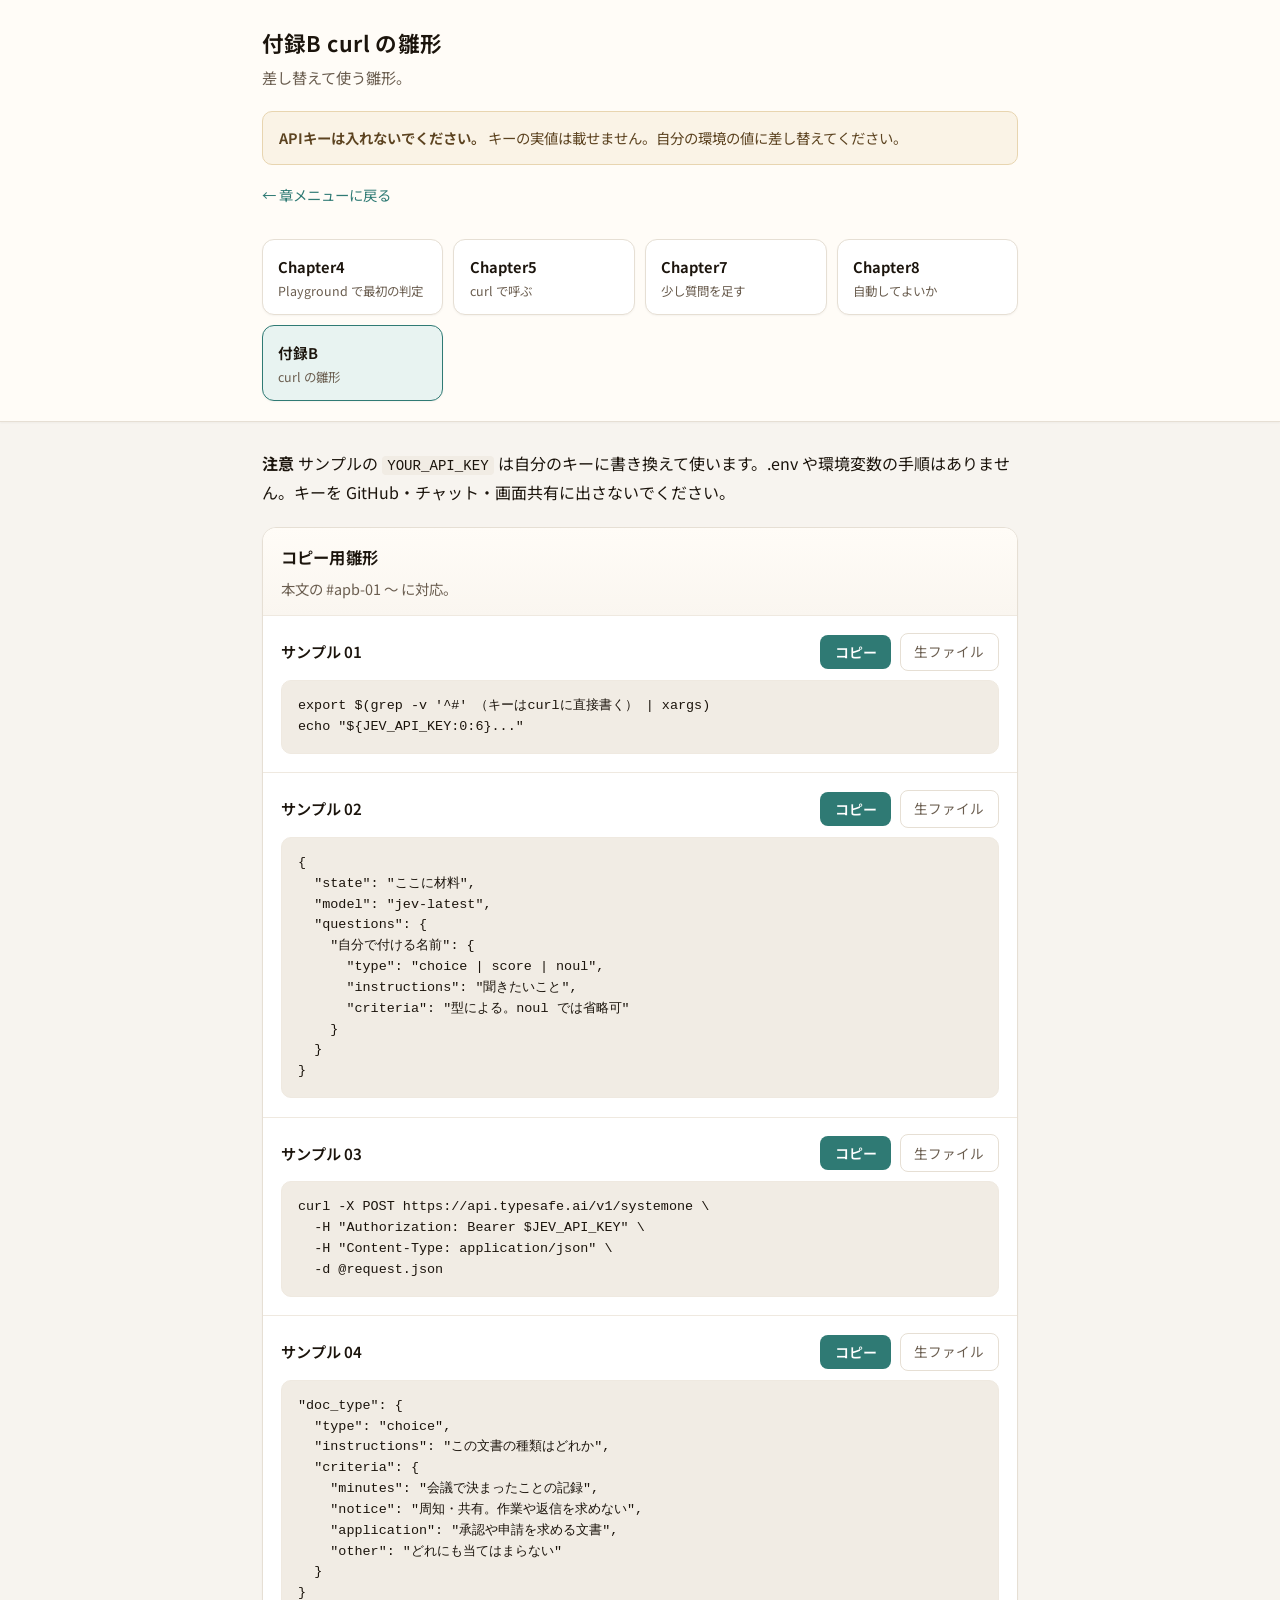
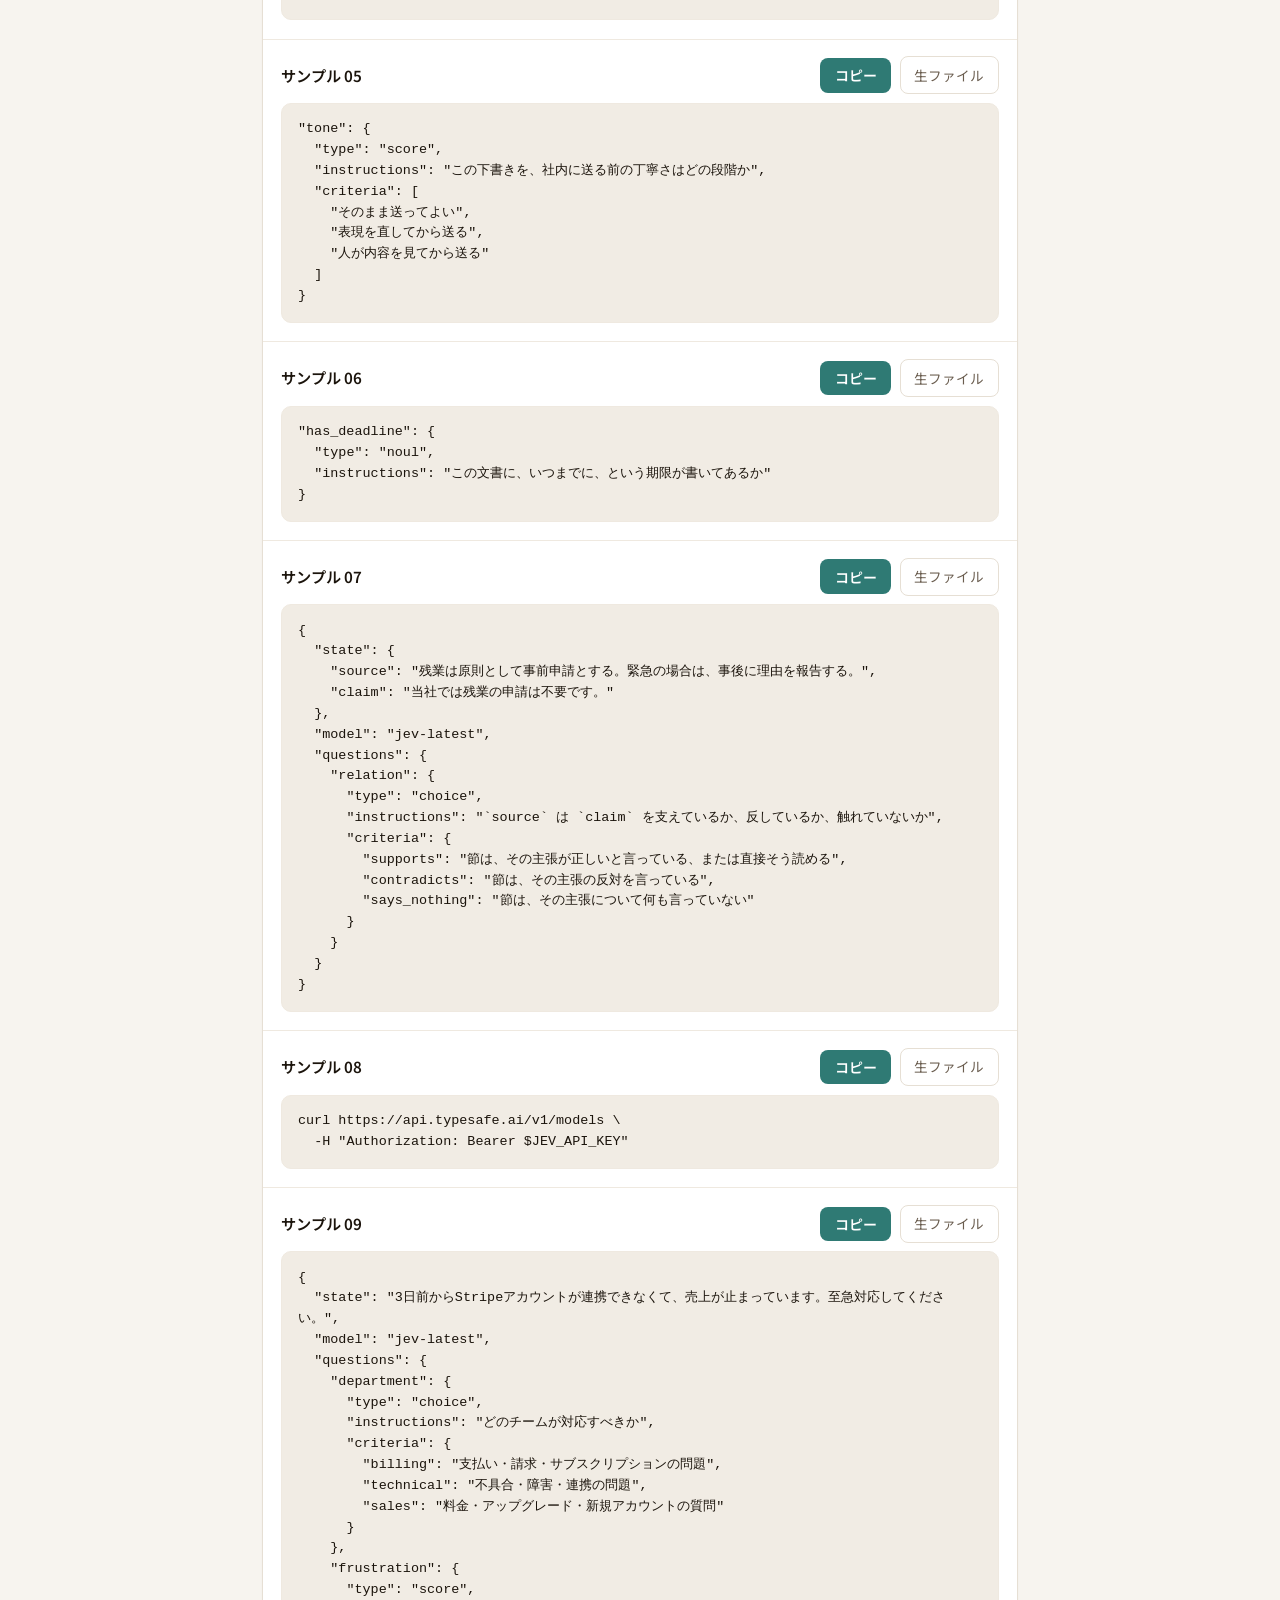
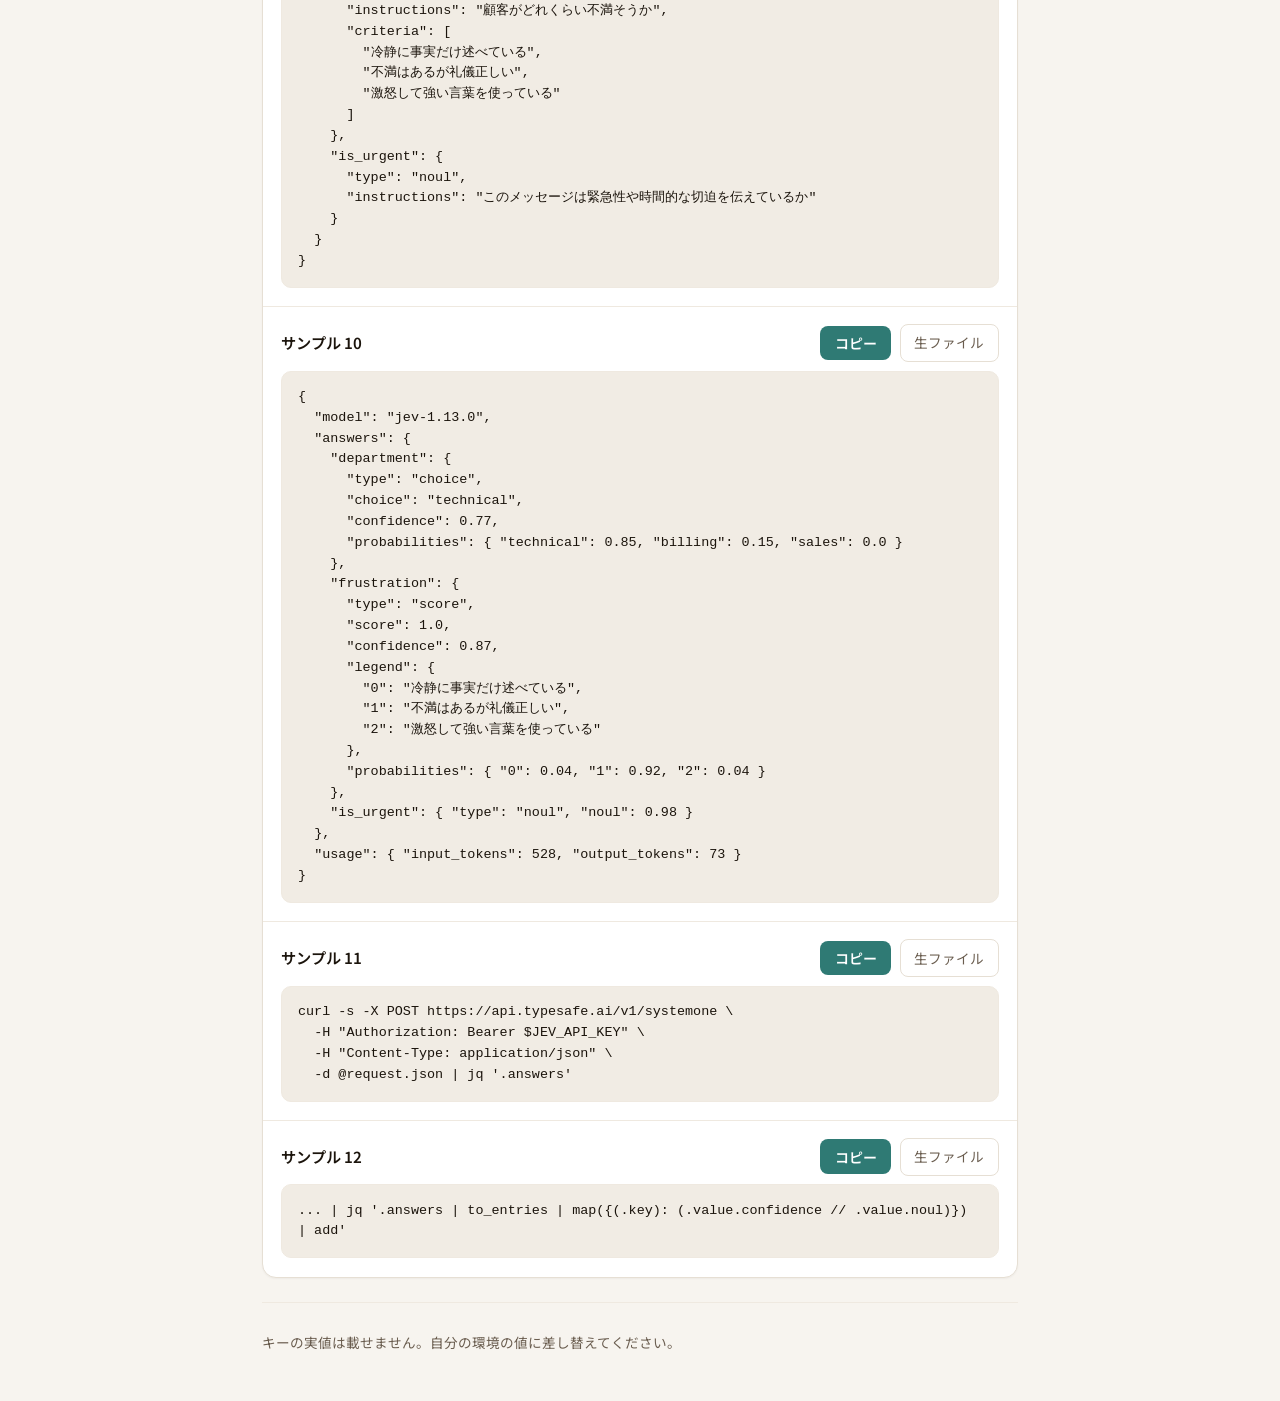
==== commit 4e7ac84f: "Drop .env samples; use YOUR_API_KEY inline in curl" ====
--- a/apb.html
+++ b/apb.html
@@ -16,6 +16,8 @@
   <div class="menu"><a href="ch04.html"><strong>Chapter4</strong><span>Playground で最初の判定</span></a><a href="ch05.html"><strong>Chapter5</strong><span>curl で呼ぶ</span></a><a href="ch07.html"><strong>Chapter7</strong><span>少し質問を足す</span></a><a href="ch08.html"><strong>Chapter8</strong><span>自動してよいか</span></a><a href="apb.html" aria-current="page"><strong>付録B</strong><span>curl の雛形</span></a></div>
 </div></header>
 <main class="wrap">
+<aside class="callout callout-warn"><strong>注意</strong> サンプルの <code>YOUR_API_KEY</code> は自分のキーに書き換えて使います。.env や環境変数の手順はありません。キーを GitHub・チャット・画面共有に出さないでください。</aside>
+
 <section class="step">
   <header><h3>コピー用雛形</h3><p>本文の #apb-01 〜 に対応。</p></header>
   <div class="item" id="apb-01">
@@ -25,7 +27,7 @@
     <a class="raw" href="samples/appendix-b/01.sh">生ファイル</a>
   </div>
   
-  <pre><code id="code-apb-01">export $(grep -v &#x27;^#&#x27; .env | xargs)
+  <pre><code id="code-apb-01">export $(grep -v &#x27;^#&#x27; （キーはcurlに直接書く） | xargs)
 echo &quot;${JEV_API_KEY:0:6}...&quot;
 </code></pre>
 </div>
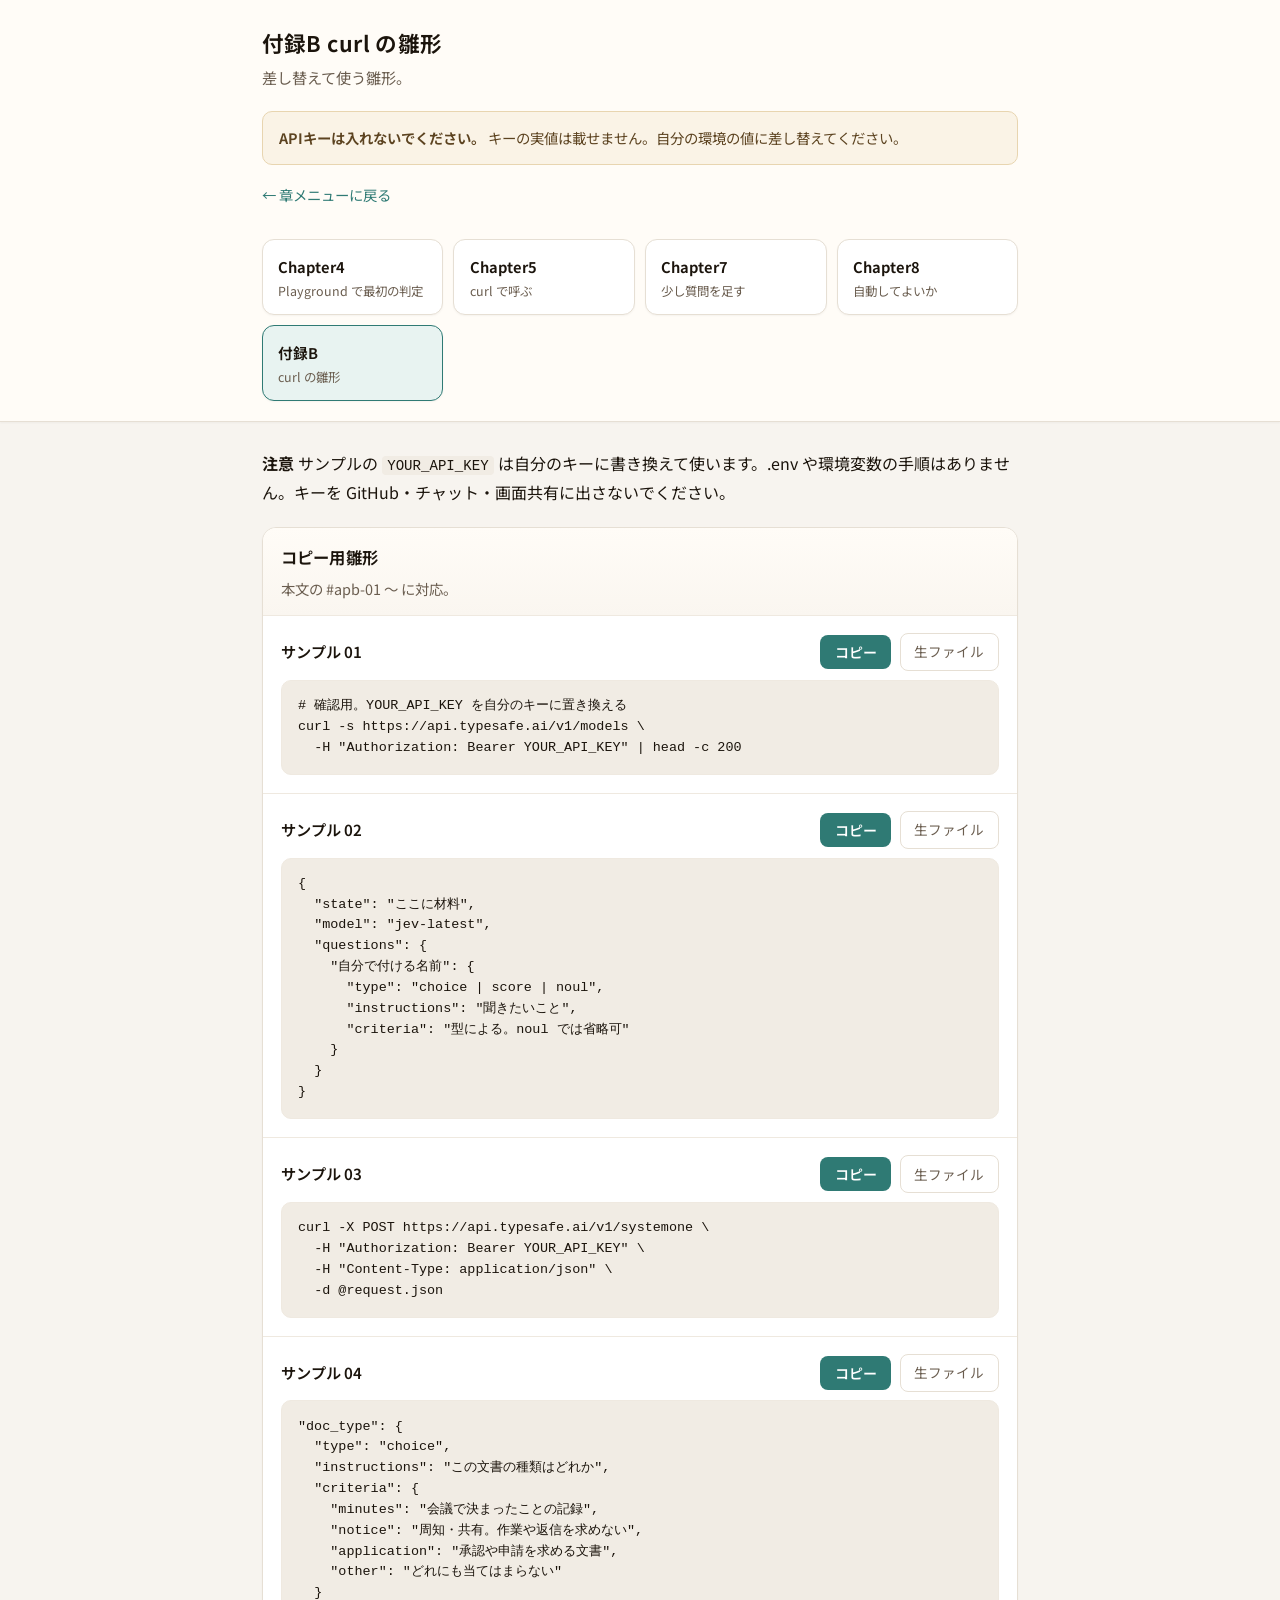
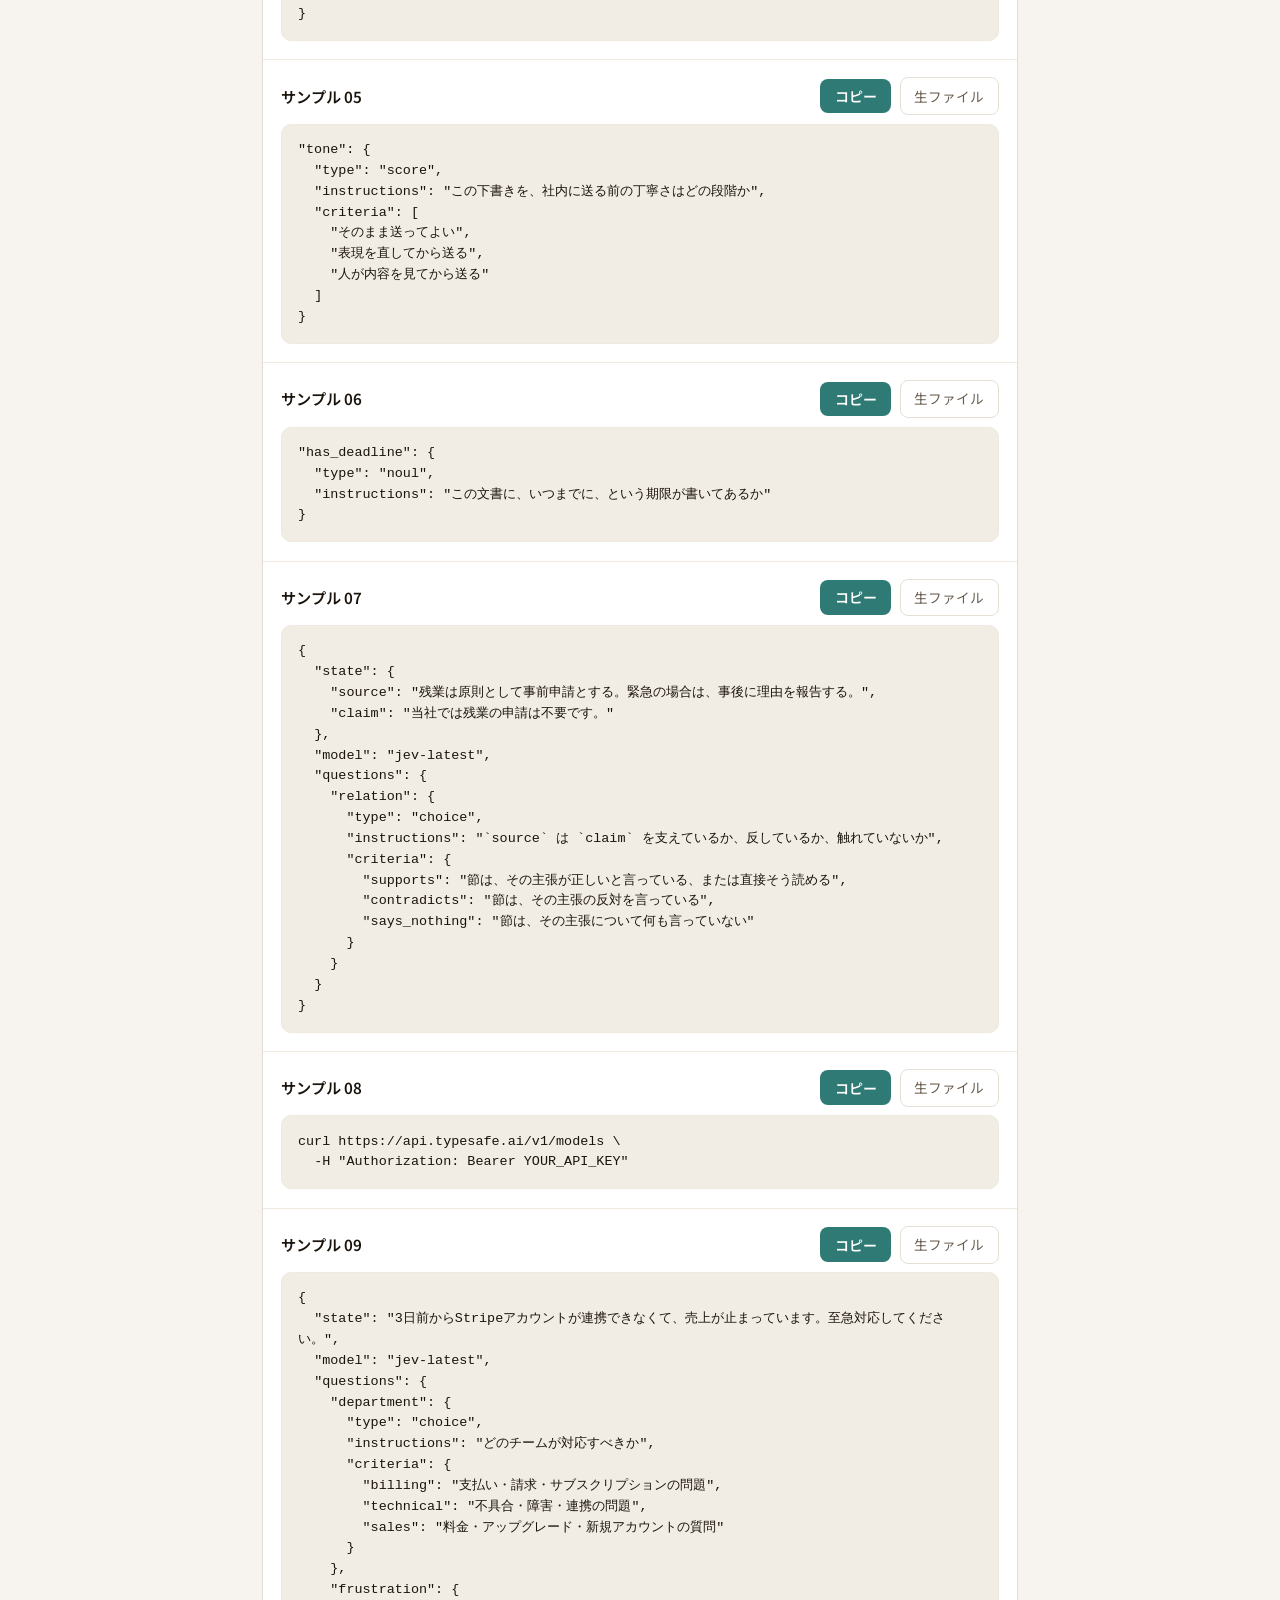
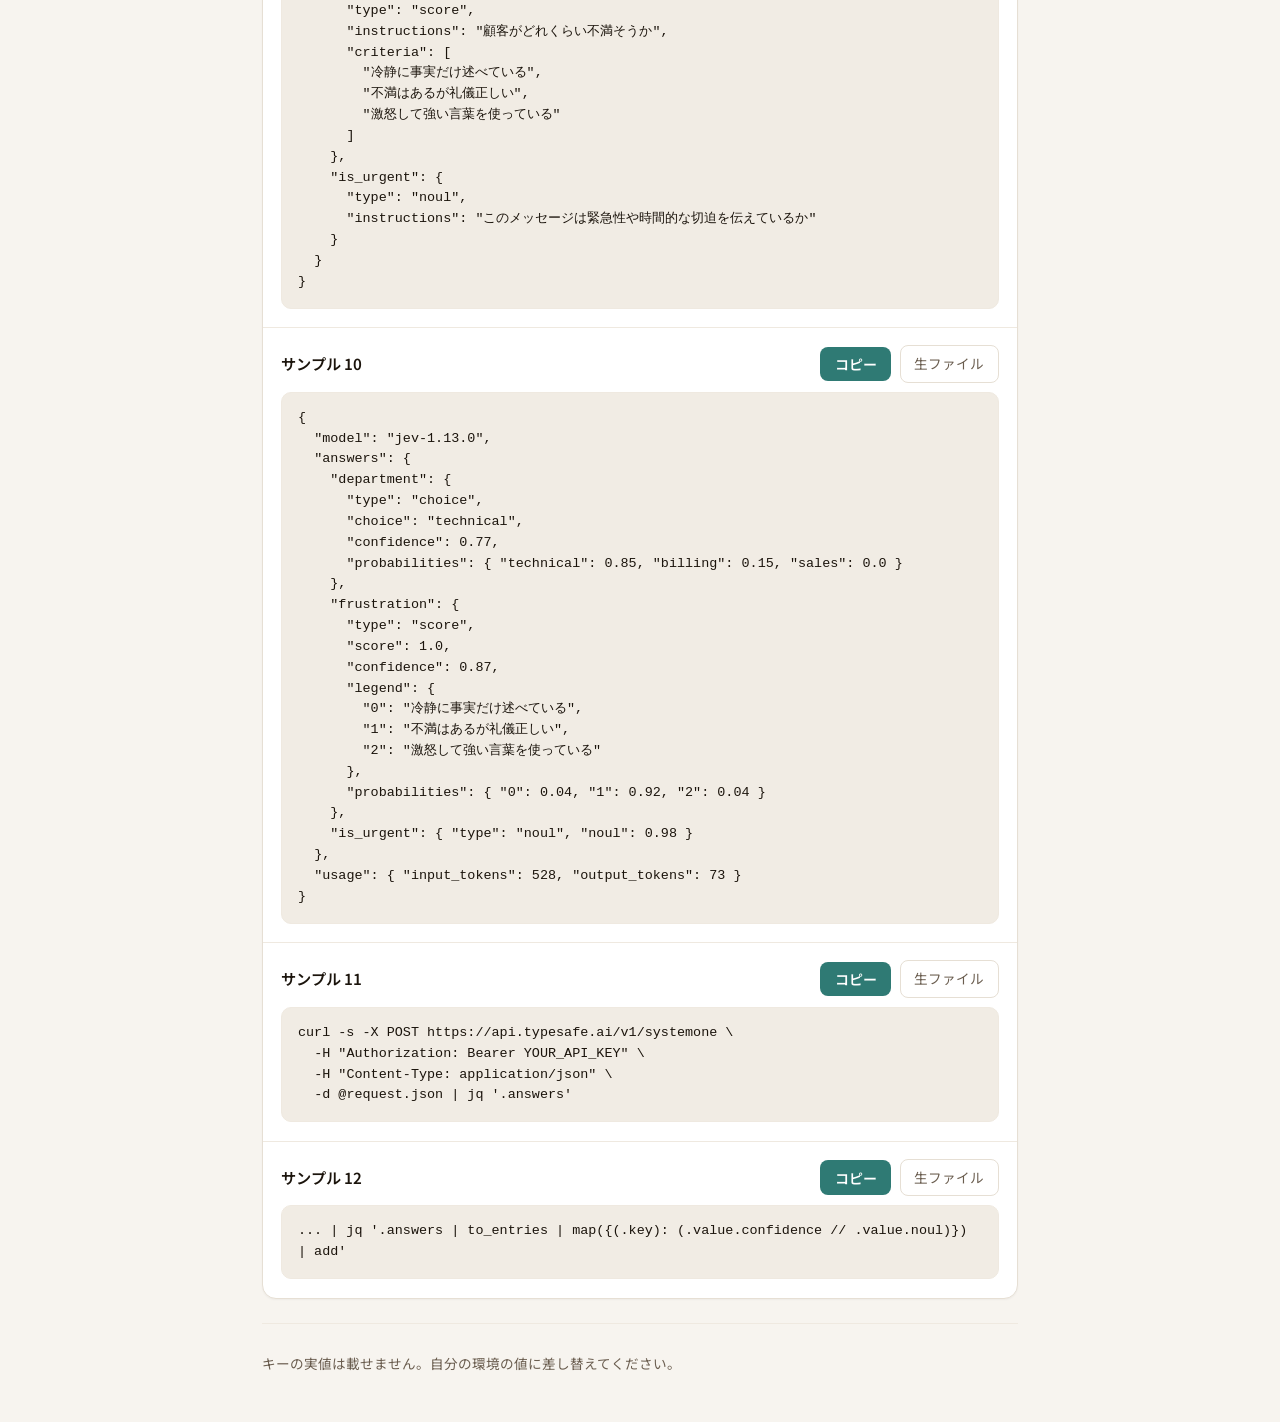
==== commit b2c2037b: "Sync HTML code blocks to inline YOUR_API_KEY" ====
--- a/apb.html
+++ b/apb.html
@@ -27,9 +27,9 @@
     <a class="raw" href="samples/appendix-b/01.sh">生ファイル</a>
   </div>
   
-  <pre><code id="code-apb-01">export $(grep -v &#x27;^#&#x27; （キーはcurlに直接書く） | xargs)
-echo &quot;${JEV_API_KEY:0:6}...&quot;
-</code></pre>
+  <pre><code id="code-apb-01"># 確認用。YOUR_API_KEY を自分のキーに置き換える
+curl -s https://api.typesafe.ai/v1/models \
+  -H "Authorization: Bearer YOUR_API_KEY" | head -c 200</code></pre>
 </div>
 <div class="item" id="apb-02">
   <div class="row">
@@ -39,17 +39,16 @@
   </div>
   
   <pre><code id="code-apb-02">{
-  &quot;state&quot;: &quot;ここに材料&quot;,
-  &quot;model&quot;: &quot;jev-latest&quot;,
-  &quot;questions&quot;: {
-    &quot;自分で付ける名前&quot;: {
-      &quot;type&quot;: &quot;choice | score | noul&quot;,
-      &quot;instructions&quot;: &quot;聞きたいこと&quot;,
-      &quot;criteria&quot;: &quot;型による。noul では省略可&quot;
+  "state": "ここに材料",
+  "model": "jev-latest",
+  "questions": {
+    "自分で付ける名前": {
+      "type": "choice | score | noul",
+      "instructions": "聞きたいこと",
+      "criteria": "型による。noul では省略可"
     }
   }
-}
-</code></pre>
+}</code></pre>
 </div>
 <div class="item" id="apb-03">
   <div class="row">
@@ -59,10 +58,9 @@
   </div>
   
   <pre><code id="code-apb-03">curl -X POST https://api.typesafe.ai/v1/systemone \
-  -H &quot;Authorization: Bearer $JEV_API_KEY&quot; \
-  -H &quot;Content-Type: application/json&quot; \
-  -d @request.json
-</code></pre>
+  -H "Authorization: Bearer YOUR_API_KEY" \
+  -H "Content-Type: application/json" \
+  -d @request.json</code></pre>
 </div>
 <div class="item" id="apb-04">
   <div class="row">
@@ -71,17 +69,16 @@
     <a class="raw" href="samples/appendix-b/04.json">生ファイル</a>
   </div>
   
-  <pre><code id="code-apb-04">&quot;doc_type&quot;: {
-  &quot;type&quot;: &quot;choice&quot;,
-  &quot;instructions&quot;: &quot;この文書の種類はどれか&quot;,
-  &quot;criteria&quot;: {
-    &quot;minutes&quot;: &quot;会議で決まったことの記録&quot;,
-    &quot;notice&quot;: &quot;周知・共有。作業や返信を求めない&quot;,
-    &quot;application&quot;: &quot;承認や申請を求める文書&quot;,
-    &quot;other&quot;: &quot;どれにも当てはまらない&quot;
-  }
-}
-</code></pre>
+  <pre><code id="code-apb-04">"doc_type": {
+  "type": "choice",
+  "instructions": "この文書の種類はどれか",
+  "criteria": {
+    "minutes": "会議で決まったことの記録",
+    "notice": "周知・共有。作業や返信を求めない",
+    "application": "承認や申請を求める文書",
+    "other": "どれにも当てはまらない"
+  }
+}</code></pre>
 </div>
 <div class="item" id="apb-05">
   <div class="row">
@@ -90,16 +87,15 @@
     <a class="raw" href="samples/appendix-b/05.json">生ファイル</a>
   </div>
   
-  <pre><code id="code-apb-05">&quot;tone&quot;: {
-  &quot;type&quot;: &quot;score&quot;,
-  &quot;instructions&quot;: &quot;この下書きを、社内に送る前の丁寧さはどの段階か&quot;,
-  &quot;criteria&quot;: [
-    &quot;そのまま送ってよい&quot;,
-    &quot;表現を直してから送る&quot;,
-    &quot;人が内容を見てから送る&quot;
+  <pre><code id="code-apb-05">"tone": {
+  "type": "score",
+  "instructions": "この下書きを、社内に送る前の丁寧さはどの段階か",
+  "criteria": [
+    "そのまま送ってよい",
+    "表現を直してから送る",
+    "人が内容を見てから送る"
   ]
-}
-</code></pre>
+}</code></pre>
 </div>
 <div class="item" id="apb-06">
   <div class="row">
@@ -108,11 +104,10 @@
     <a class="raw" href="samples/appendix-b/06.json">生ファイル</a>
   </div>
   
-  <pre><code id="code-apb-06">&quot;has_deadline&quot;: {
-  &quot;type&quot;: &quot;noul&quot;,
-  &quot;instructions&quot;: &quot;この文書に、いつまでに、という期限が書いてあるか&quot;
-}
-</code></pre>
+  <pre><code id="code-apb-06">"has_deadline": {
+  "type": "noul",
+  "instructions": "この文書に、いつまでに、という期限が書いてあるか"
+}</code></pre>
 </div>
 <div class="item" id="apb-07">
   <div class="row">
@@ -122,24 +117,23 @@
   </div>
   
   <pre><code id="code-apb-07">{
-  &quot;state&quot;: {
-    &quot;source&quot;: &quot;残業は原則として事前申請とする。緊急の場合は、事後に理由を報告する。&quot;,
-    &quot;claim&quot;: &quot;当社では残業の申請は不要です。&quot;
+  "state": {
+    "source": "残業は原則として事前申請とする。緊急の場合は、事後に理由を報告する。",
+    "claim": "当社では残業の申請は不要です。"
   },
-  &quot;model&quot;: &quot;jev-latest&quot;,
-  &quot;questions&quot;: {
-    &quot;relation&quot;: {
-      &quot;type&quot;: &quot;choice&quot;,
-      &quot;instructions&quot;: &quot;`source` は `claim` を支えているか、反しているか、触れていないか&quot;,
-      &quot;criteria&quot;: {
-        &quot;supports&quot;: &quot;節は、その主張が正しいと言っている、または直接そう読める&quot;,
-        &quot;contradicts&quot;: &quot;節は、その主張の反対を言っている&quot;,
-        &quot;says_nothing&quot;: &quot;節は、その主張について何も言っていない&quot;
+  "model": "jev-latest",
+  "questions": {
+    "relation": {
+      "type": "choice",
+      "instructions": "`source` は `claim` を支えているか、反しているか、触れていないか",
+      "criteria": {
+        "supports": "節は、その主張が正しいと言っている、または直接そう読める",
+        "contradicts": "節は、その主張の反対を言っている",
+        "says_nothing": "節は、その主張について何も言っていない"
       }
     }
   }
-}
-</code></pre>
+}</code></pre>
 </div>
 <div class="item" id="apb-08">
   <div class="row">
@@ -149,8 +143,7 @@
   </div>
   
   <pre><code id="code-apb-08">curl https://api.typesafe.ai/v1/models \
-  -H &quot;Authorization: Bearer $JEV_API_KEY&quot;
-</code></pre>
+  -H "Authorization: Bearer YOUR_API_KEY"</code></pre>
 </div>
 <div class="item" id="apb-09">
   <div class="row">
@@ -160,34 +153,33 @@
   </div>
   
   <pre><code id="code-apb-09">{
-  &quot;state&quot;: &quot;3日前からStripeアカウントが連携できなくて、売上が止まっています。至急対応してください。&quot;,
-  &quot;model&quot;: &quot;jev-latest&quot;,
-  &quot;questions&quot;: {
-    &quot;department&quot;: {
-      &quot;type&quot;: &quot;choice&quot;,
-      &quot;instructions&quot;: &quot;どのチームが対応すべきか&quot;,
-      &quot;criteria&quot;: {
-        &quot;billing&quot;: &quot;支払い・請求・サブスクリプションの問題&quot;,
-        &quot;technical&quot;: &quot;不具合・障害・連携の問題&quot;,
-        &quot;sales&quot;: &quot;料金・アップグレード・新規アカウントの質問&quot;
+  "state": "3日前からStripeアカウントが連携できなくて、売上が止まっています。至急対応してください。",
+  "model": "jev-latest",
+  "questions": {
+    "department": {
+      "type": "choice",
+      "instructions": "どのチームが対応すべきか",
+      "criteria": {
+        "billing": "支払い・請求・サブスクリプションの問題",
+        "technical": "不具合・障害・連携の問題",
+        "sales": "料金・アップグレード・新規アカウントの質問"
       }
     },
-    &quot;frustration&quot;: {
-      &quot;type&quot;: &quot;score&quot;,
-      &quot;instructions&quot;: &quot;顧客がどれくらい不満そうか&quot;,
-      &quot;criteria&quot;: [
-        &quot;冷静に事実だけ述べている&quot;,
-        &quot;不満はあるが礼儀正しい&quot;,
-        &quot;激怒して強い言葉を使っている&quot;
+    "frustration": {
+      "type": "score",
+      "instructions": "顧客がどれくらい不満そうか",
+      "criteria": [
+        "冷静に事実だけ述べている",
+        "不満はあるが礼儀正しい",
+        "激怒して強い言葉を使っている"
       ]
     },
-    &quot;is_urgent&quot;: {
-      &quot;type&quot;: &quot;noul&quot;,
-      &quot;instructions&quot;: &quot;このメッセージは緊急性や時間的な切迫を伝えているか&quot;
+    "is_urgent": {
+      "type": "noul",
+      "instructions": "このメッセージは緊急性や時間的な切迫を伝えているか"
     }
   }
-}
-</code></pre>
+}</code></pre>
 </div>
 <div class="item" id="apb-10">
   <div class="row">
@@ -197,30 +189,29 @@
   </div>
   
   <pre><code id="code-apb-10">{
-  &quot;model&quot;: &quot;jev-1.13.0&quot;,
-  &quot;answers&quot;: {
-    &quot;department&quot;: {
-      &quot;type&quot;: &quot;choice&quot;,
-      &quot;choice&quot;: &quot;technical&quot;,
-      &quot;confidence&quot;: 0.77,
-      &quot;probabilities&quot;: { &quot;technical&quot;: 0.85, &quot;billing&quot;: 0.15, &quot;sales&quot;: 0.0 }
-    },
-    &quot;frustration&quot;: {
-      &quot;type&quot;: &quot;score&quot;,
-      &quot;score&quot;: 1.0,
-      &quot;confidence&quot;: 0.87,
-      &quot;legend&quot;: {
-        &quot;0&quot;: &quot;冷静に事実だけ述べている&quot;,
-        &quot;1&quot;: &quot;不満はあるが礼儀正しい&quot;,
-        &quot;2&quot;: &quot;激怒して強い言葉を使っている&quot;
+  "model": "jev-1.13.0",
+  "answers": {
+    "department": {
+      "type": "choice",
+      "choice": "technical",
+      "confidence": 0.77,
+      "probabilities": { "technical": 0.85, "billing": 0.15, "sales": 0.0 }
+    },
+    "frustration": {
+      "type": "score",
+      "score": 1.0,
+      "confidence": 0.87,
+      "legend": {
+        "0": "冷静に事実だけ述べている",
+        "1": "不満はあるが礼儀正しい",
+        "2": "激怒して強い言葉を使っている"
       },
-      &quot;probabilities&quot;: { &quot;0&quot;: 0.04, &quot;1&quot;: 0.92, &quot;2&quot;: 0.04 }
-    },
-    &quot;is_urgent&quot;: { &quot;type&quot;: &quot;noul&quot;, &quot;noul&quot;: 0.98 }
+      "probabilities": { "0": 0.04, "1": 0.92, "2": 0.04 }
+    },
+    "is_urgent": { "type": "noul", "noul": 0.98 }
   },
-  &quot;usage&quot;: { &quot;input_tokens&quot;: 528, &quot;output_tokens&quot;: 73 }
-}
-</code></pre>
+  "usage": { "input_tokens": 528, "output_tokens": 73 }
+}</code></pre>
 </div>
 <div class="item" id="apb-11">
   <div class="row">
@@ -230,10 +221,9 @@
   </div>
   
   <pre><code id="code-apb-11">curl -s -X POST https://api.typesafe.ai/v1/systemone \
-  -H &quot;Authorization: Bearer $JEV_API_KEY&quot; \
-  -H &quot;Content-Type: application/json&quot; \
-  -d @request.json | jq &#x27;.answers&#x27;
-</code></pre>
+  -H "Authorization: Bearer YOUR_API_KEY" \
+  -H "Content-Type: application/json" \
+  -d @request.json | jq '.answers'</code></pre>
 </div>
 <div class="item" id="apb-12">
   <div class="row">
@@ -242,8 +232,7 @@
     <a class="raw" href="samples/appendix-b/12.sh">生ファイル</a>
   </div>
   
-  <pre><code id="code-apb-12">... | jq &#x27;.answers | to_entries | map({(.key): (.value.confidence // .value.noul)}) | add&#x27;
-</code></pre>
+  <pre><code id="code-apb-12">... | jq '.answers | to_entries | map({(.key): (.value.confidence // .value.noul)}) | add'</code></pre>
 </div>
 </section>
 <footer>キーの実値は載せません。自分の環境の値に差し替えてください。</footer>
